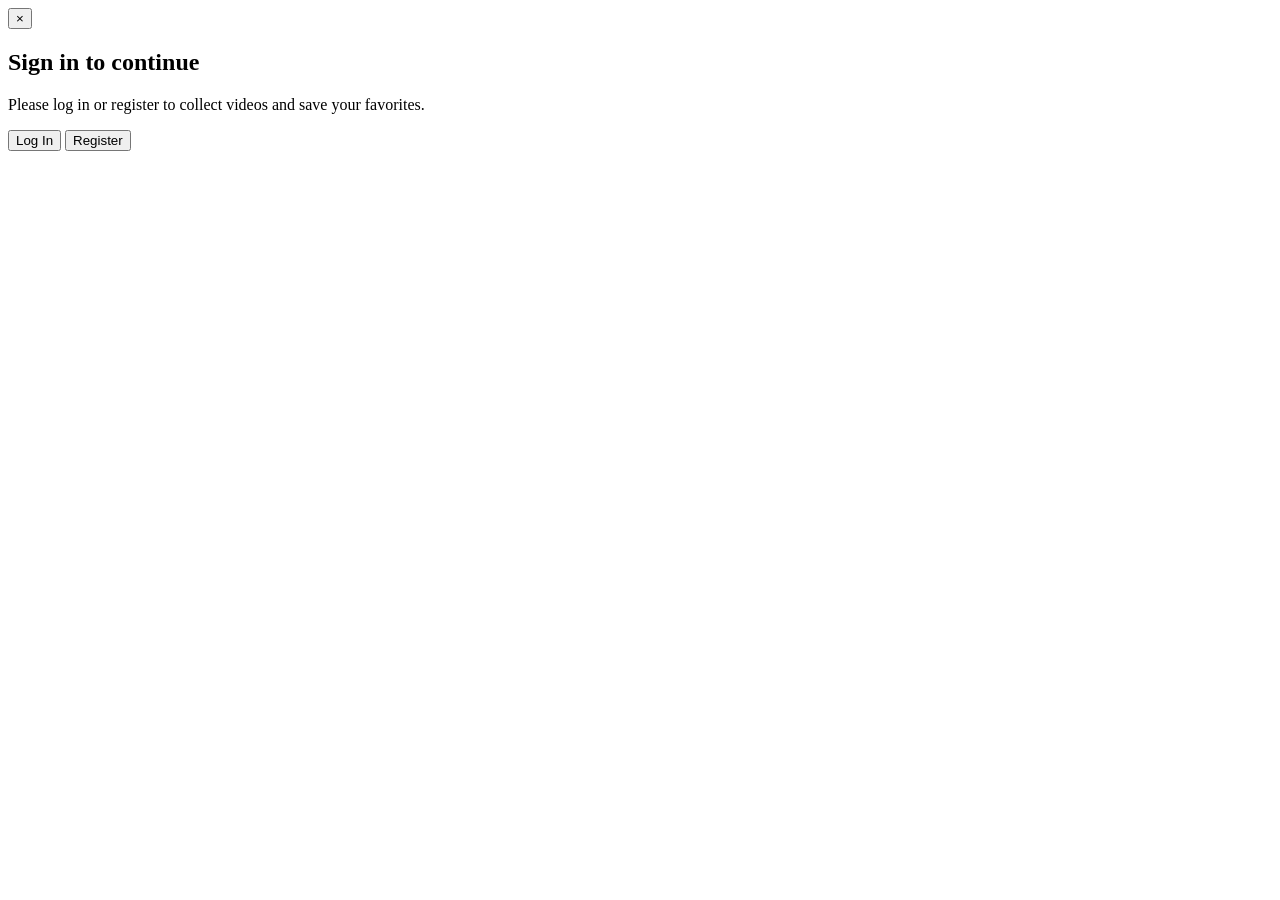
==== index.html @ 73f9c814 "Add files via upload" ====
<!DOCTYPE html>
<html lang="en">
<head>
    <meta charset="UTF-8">
    <meta name="viewport" content="width=device-width, initial-scale=1.0, maximum-scale=1.0, user-scalable=no">
    <meta name="description" content="Instagram Reels style video player">
    <title>Reels Style Player</title>
    <link rel="stylesheet" href="css/styles.css">
</head>
<body>
    <!-- Main video feed container -->
    <div class="reels-container" id="reelsContainer">
        <!-- Loading indicator -->
        <div class="loading" id="loading">
            <div class="spinner"></div>
        </div>

        <!-- Video items will be dynamically inserted here -->
    </div>

    <!-- Authentication Modal -->
    <div class="auth-modal" id="authModal">
        <div class="auth-modal-overlay" id="authModalOverlay"></div>
        <div class="auth-modal-content">
            <button class="auth-modal-close" id="authModalClose">&times;</button>
            <h2>Sign in to continue</h2>
            <p class="auth-modal-message">Please log in or register to collect videos and save your favorites.</p>

            <div class="auth-modal-actions">
                <button class="auth-btn auth-btn-primary" id="loginBtn">Log In</button>
                <button class="auth-btn auth-btn-secondary" id="registerBtn">Register</button>
            </div>

            <!-- Django auth iframe container (hidden by default) -->
            <div class="auth-iframe-container" id="authIframeContainer">
                <iframe id="authIframe" src="" frameborder="0"></iframe>
            </div>
        </div>
    </div>

    <!-- Scripts -->
    <script src="js/config.js"></script>
    <script src="js/data.js"></script>
    <script src="js/analytics.js"></script>
    <script src="js/auth.js"></script>
    <script src="js/app.js"></script>
</body>
</html>
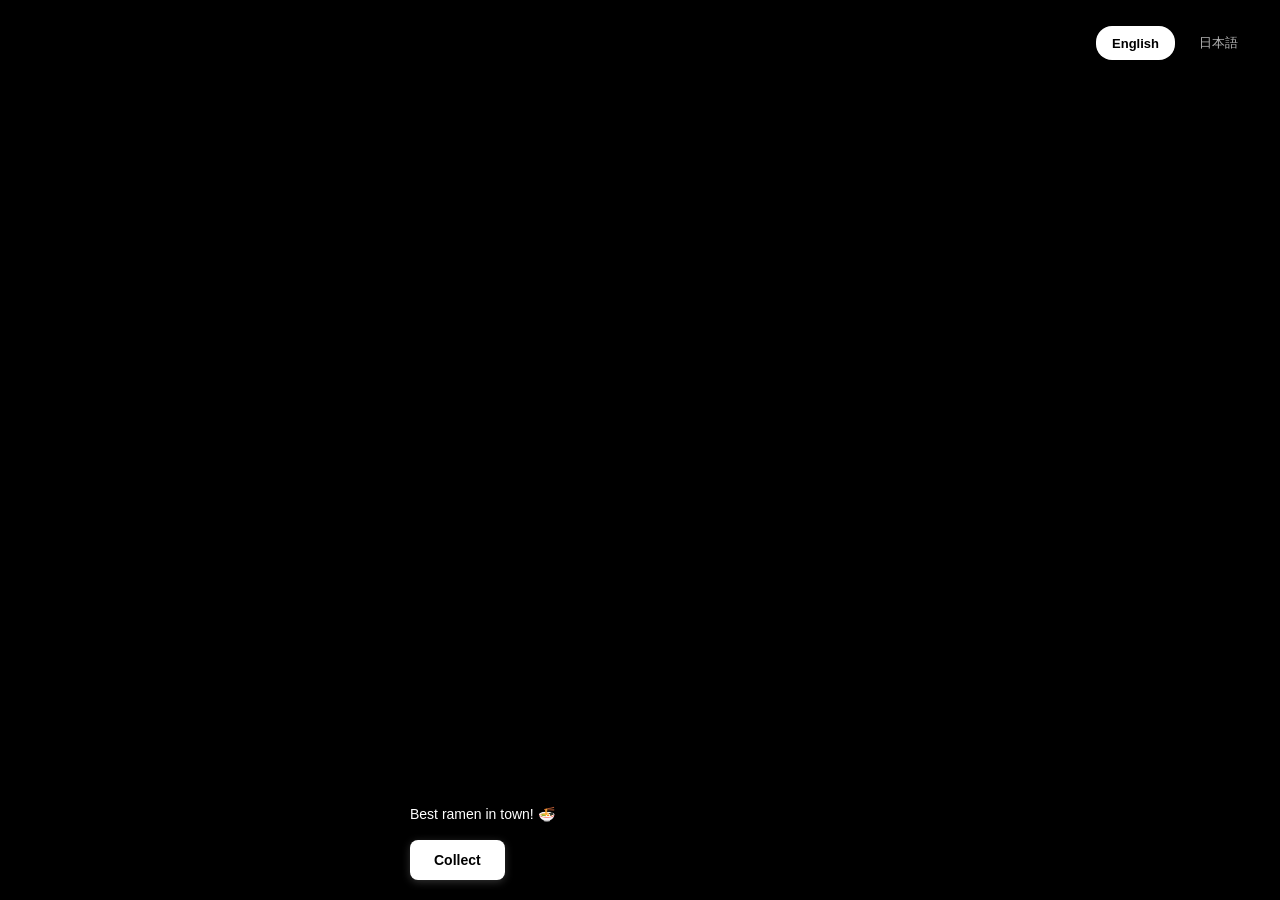
==== commit 1be4e649: "Add multilingual support (English/Japanese) for video captions and UI Added comprehensive language s" ====
--- a/index.html
+++ b/index.html
@@ -8,6 +8,12 @@
     <link rel="stylesheet" href="css/styles.css">
 </head>
 <body>
+    <!-- Language Selector -->
+    <div class="language-selector">
+        <button class="lang-btn" data-lang="en" data-i18n="english">English</button>
+        <button class="lang-btn" data-lang="ja" data-i18n="japanese">日本語</button>
+    </div>
+
     <!-- Main video feed container -->
     <div class="reels-container" id="reelsContainer">
         <!-- Loading indicator -->
@@ -23,12 +29,12 @@
         <div class="auth-modal-overlay" id="authModalOverlay"></div>
         <div class="auth-modal-content">
             <button class="auth-modal-close" id="authModalClose">&times;</button>
-            <h2>Sign in to continue</h2>
-            <p class="auth-modal-message">Please log in or register to collect videos and save your favorites.</p>
+            <h2 data-i18n="signInTitle">Sign in to continue</h2>
+            <p class="auth-modal-message" data-i18n="signInMessage">Please log in or register to collect videos and save your favorites.</p>
 
             <div class="auth-modal-actions">
-                <button class="auth-btn auth-btn-primary" id="loginBtn">Log In</button>
-                <button class="auth-btn auth-btn-secondary" id="registerBtn">Register</button>
+                <button class="auth-btn auth-btn-primary" id="loginBtn" data-i18n="loginBtn">Log In</button>
+                <button class="auth-btn auth-btn-secondary" id="registerBtn" data-i18n="registerBtn">Register</button>
             </div>
 
             <!-- Django auth iframe container (hidden by default) -->
@@ -39,6 +45,7 @@
     </div>
 
     <!-- Scripts -->
+    <script src="js/i18n.js"></script>
     <script src="js/config.js"></script>
     <script src="js/data.js"></script>
     <script src="js/analytics.js"></script>
--- a/css/styles.css
+++ b/css/styles.css
@@ -0,0 +1,480 @@
+/* Reset and base styles */
+* {
+    margin: 0;
+    padding: 0;
+    box-sizing: border-box;
+}
+
+body {
+    font-family: -apple-system, BlinkMacSystemFont, 'Segoe UI', Roboto, Helvetica, Arial, sans-serif;
+    background-color: #000;
+    color: #fff;
+    overflow: hidden;
+    position: fixed;
+    width: 100%;
+    height: 100%;
+}
+
+/* Language Selector */
+.language-selector {
+    position: fixed;
+    top: 20px;
+    right: 20px;
+    z-index: 999;
+    display: flex;
+    gap: 8px;
+    background-color: rgba(0, 0, 0, 0.6);
+    backdrop-filter: blur(10px);
+    padding: 6px;
+    border-radius: 20px;
+    box-shadow: 0 4px 12px rgba(0, 0, 0, 0.3);
+}
+
+.lang-btn {
+    padding: 8px 16px;
+    background-color: transparent;
+    color: rgba(255, 255, 255, 0.7);
+    border: none;
+    border-radius: 16px;
+    font-size: 13px;
+    font-weight: 500;
+    cursor: pointer;
+    transition: all 0.2s ease;
+    white-space: nowrap;
+}
+
+.lang-btn:hover {
+    color: #fff;
+    background-color: rgba(255, 255, 255, 0.1);
+}
+
+.lang-btn.active {
+    background-color: #fff;
+    color: #000;
+    font-weight: 600;
+}
+
+.lang-btn.active:hover {
+    background-color: #f0f0f0;
+}
+
+/* Reels Container - Vertical scroll with snap */
+.reels-container {
+    width: 100%;
+    height: 100vh;
+    overflow-y: scroll;
+    scroll-snap-type: y mandatory;
+    -webkit-overflow-scrolling: touch;
+    scrollbar-width: none; /* Firefox */
+}
+
+.reels-container::-webkit-scrollbar {
+    display: none; /* Chrome, Safari */
+}
+
+/* Individual reel item */
+.reel-item {
+    position: relative;
+    width: 100%;
+    height: 100vh;
+    scroll-snap-align: start;
+    scroll-snap-stop: always;
+    display: flex;
+    align-items: center;
+    justify-content: center;
+    background-color: #000;
+}
+
+/* Video embed container - maintains 9:16 aspect ratio */
+.video-container {
+    position: relative;
+    width: 100%;
+    height: 100%;
+    display: flex;
+    align-items: center;
+    justify-content: center;
+    background-color: #000;
+}
+
+/* 9:16 aspect ratio wrapper for vertical videos (YouTube Shorts) */
+.video-wrapper {
+    position: relative;
+    width: 100%;
+    height: 100%;
+    max-width: 56.25vh; /* 9:16 ratio: if height is 100vh, width is 56.25vh */
+    aspect-ratio: 9 / 16;
+    background-color: #000;
+}
+
+.video-container iframe {
+    position: absolute;
+    top: 0;
+    left: 0;
+    width: 100%;
+    height: 100%;
+    border: none;
+    object-fit: contain; /* Prevent stretching */
+}
+
+/* Overlay content */
+.reel-overlay {
+    position: absolute;
+    bottom: 0;
+    left: 0;
+    right: 0;
+    padding: 20px;
+    background: linear-gradient(to top, rgba(0,0,0,0.8) 0%, rgba(0,0,0,0.4) 50%, transparent 100%);
+    z-index: 10;
+    pointer-events: none;
+}
+
+.reel-overlay > * {
+    pointer-events: auto;
+}
+
+/* Caption text */
+.reel-caption {
+    font-size: 14px;
+    line-height: 1.4;
+    margin-bottom: 15px;
+    max-width: 80%;
+}
+
+/* Collect button */
+.collect-btn {
+    display: inline-block;
+    padding: 12px 24px;
+    background-color: #fff;
+    color: #000;
+    border: none;
+    border-radius: 8px;
+    font-size: 14px;
+    font-weight: 600;
+    cursor: pointer;
+    text-decoration: none;
+    transition: transform 0.2s ease, background-color 0.2s ease;
+    box-shadow: 0 2px 8px rgba(255,255,255,0.2);
+}
+
+.collect-btn:hover,
+.collect-btn:active {
+    background-color: #f0f0f0;
+    transform: scale(0.98);
+}
+
+/* Loading spinner */
+.loading {
+    position: absolute;
+    top: 50%;
+    left: 50%;
+    transform: translate(-50%, -50%);
+    z-index: 100;
+}
+
+.loading.hidden {
+    display: none;
+}
+
+.spinner {
+    width: 40px;
+    height: 40px;
+    border: 4px solid rgba(255,255,255,0.3);
+    border-top-color: #fff;
+    border-radius: 50%;
+    animation: spin 1s linear infinite;
+}
+
+@keyframes spin {
+    to { transform: rotate(360deg); }
+}
+
+/* Collection page styles */
+.collection-page {
+    width: 100%;
+    min-height: 100vh;
+    background-color: #000;
+    padding: 20px;
+}
+
+.collection-header {
+    display: flex;
+    align-items: center;
+    gap: 20px;
+    margin-bottom: 40px;
+    padding: 20px 0;
+}
+
+.back-btn {
+    color: #fff;
+    text-decoration: none;
+    font-size: 16px;
+    transition: opacity 0.2s;
+}
+
+.back-btn:hover {
+    opacity: 0.7;
+}
+
+.collection-header h1 {
+    font-size: 24px;
+    font-weight: 600;
+}
+
+.collection-content {
+    max-width: 500px;
+    margin: 0 auto;
+    text-align: center;
+    padding: 40px 20px;
+}
+
+.success-message {
+    margin-bottom: 40px;
+}
+
+.success-icon {
+    width: 80px;
+    height: 80px;
+    background-color: #4CAF50;
+    border-radius: 50%;
+    display: flex;
+    align-items: center;
+    justify-content: center;
+    font-size: 48px;
+    color: #fff;
+    margin: 0 auto 20px;
+}
+
+.success-message h2 {
+    font-size: 28px;
+    margin-bottom: 10px;
+}
+
+.success-message p {
+    font-size: 16px;
+    color: #aaa;
+    line-height: 1.5;
+}
+
+.collection-actions {
+    margin-top: 30px;
+}
+
+.btn-primary {
+    display: inline-block;
+    padding: 14px 32px;
+    background-color: #fff;
+    color: #000;
+    border: none;
+    border-radius: 8px;
+    font-size: 16px;
+    font-weight: 600;
+    text-decoration: none;
+    cursor: pointer;
+    transition: transform 0.2s ease, background-color 0.2s ease;
+}
+
+.btn-primary:hover {
+    background-color: #f0f0f0;
+    transform: scale(0.98);
+}
+
+/* Responsive adjustments */
+@media (min-width: 768px) {
+    .reel-item {
+        max-width: 500px;
+        margin: 0 auto;
+    }
+
+    .video-container iframe {
+        max-width: 500px;
+    }
+}
+
+/* Mobile optimization */
+@media (max-width: 767px) {
+    .language-selector {
+        top: 12px;
+        right: 12px;
+        padding: 4px;
+        gap: 6px;
+    }
+
+    .lang-btn {
+        padding: 6px 12px;
+        font-size: 12px;
+    }
+
+    .reel-caption {
+        font-size: 13px;
+        max-width: 85%;
+    }
+
+    .collect-btn {
+        padding: 10px 20px;
+        font-size: 13px;
+    }
+}
+
+/* Authentication Modal */
+.auth-modal {
+    display: none;
+    position: fixed;
+    top: 0;
+    left: 0;
+    width: 100%;
+    height: 100%;
+    z-index: 1000;
+    opacity: 0;
+    transition: opacity 0.3s ease;
+}
+
+.auth-modal.show {
+    display: block;
+    opacity: 1;
+}
+
+.auth-modal-overlay {
+    position: absolute;
+    top: 0;
+    left: 0;
+    width: 100%;
+    height: 100%;
+    background-color: rgba(0, 0, 0, 0.85);
+    backdrop-filter: blur(4px);
+}
+
+.auth-modal-content {
+    position: absolute;
+    top: 50%;
+    left: 50%;
+    transform: translate(-50%, -50%);
+    background-color: #1a1a1a;
+    border-radius: 16px;
+    padding: 32px 24px;
+    max-width: 440px;
+    width: 90%;
+    max-height: 90vh;
+    overflow-y: auto;
+    box-shadow: 0 8px 32px rgba(0, 0, 0, 0.5);
+    color: #fff;
+    text-align: center;
+}
+
+.auth-modal-close {
+    position: absolute;
+    top: 16px;
+    right: 16px;
+    background: transparent;
+    border: none;
+    color: #aaa;
+    font-size: 32px;
+    line-height: 1;
+    cursor: pointer;
+    padding: 0;
+    width: 32px;
+    height: 32px;
+    display: flex;
+    align-items: center;
+    justify-content: center;
+    transition: color 0.2s ease;
+}
+
+.auth-modal-close:hover {
+    color: #fff;
+}
+
+.auth-modal-content h2 {
+    font-size: 24px;
+    margin-bottom: 12px;
+    font-weight: 600;
+}
+
+.auth-modal-message {
+    color: #aaa;
+    font-size: 15px;
+    line-height: 1.5;
+    margin-bottom: 32px;
+}
+
+.auth-modal-actions {
+    display: flex;
+    flex-direction: column;
+    gap: 12px;
+}
+
+.auth-btn {
+    padding: 14px 24px;
+    border: none;
+    border-radius: 8px;
+    font-size: 15px;
+    font-weight: 600;
+    cursor: pointer;
+    transition: all 0.2s ease;
+    text-align: center;
+}
+
+.auth-btn-primary {
+    background-color: #fff;
+    color: #000;
+}
+
+.auth-btn-primary:hover {
+    background-color: #f0f0f0;
+    transform: scale(0.98);
+}
+
+.auth-btn-secondary {
+    background-color: transparent;
+    color: #fff;
+    border: 2px solid #fff;
+}
+
+.auth-btn-secondary:hover {
+    background-color: rgba(255, 255, 255, 0.1);
+    transform: scale(0.98);
+}
+
+/* Auth iframe container */
+.auth-iframe-container {
+    display: none;
+    width: 100%;
+    height: 500px;
+    margin-top: 24px;
+    border-radius: 8px;
+    overflow: hidden;
+}
+
+.auth-iframe-container.show {
+    display: block;
+}
+
+.auth-iframe-container iframe {
+    width: 100%;
+    height: 100%;
+    border: none;
+}
+
+/* Mobile modal adjustments */
+@media (max-width: 767px) {
+    .auth-modal-content {
+        padding: 28px 20px;
+        max-width: 95%;
+    }
+
+    .auth-modal-content h2 {
+        font-size: 20px;
+    }
+
+    .auth-modal-message {
+        font-size: 14px;
+    }
+
+    .auth-btn {
+        padding: 12px 20px;
+        font-size: 14px;
+    }
+
+    .auth-iframe-container {
+        height: 400px;
+    }
+}
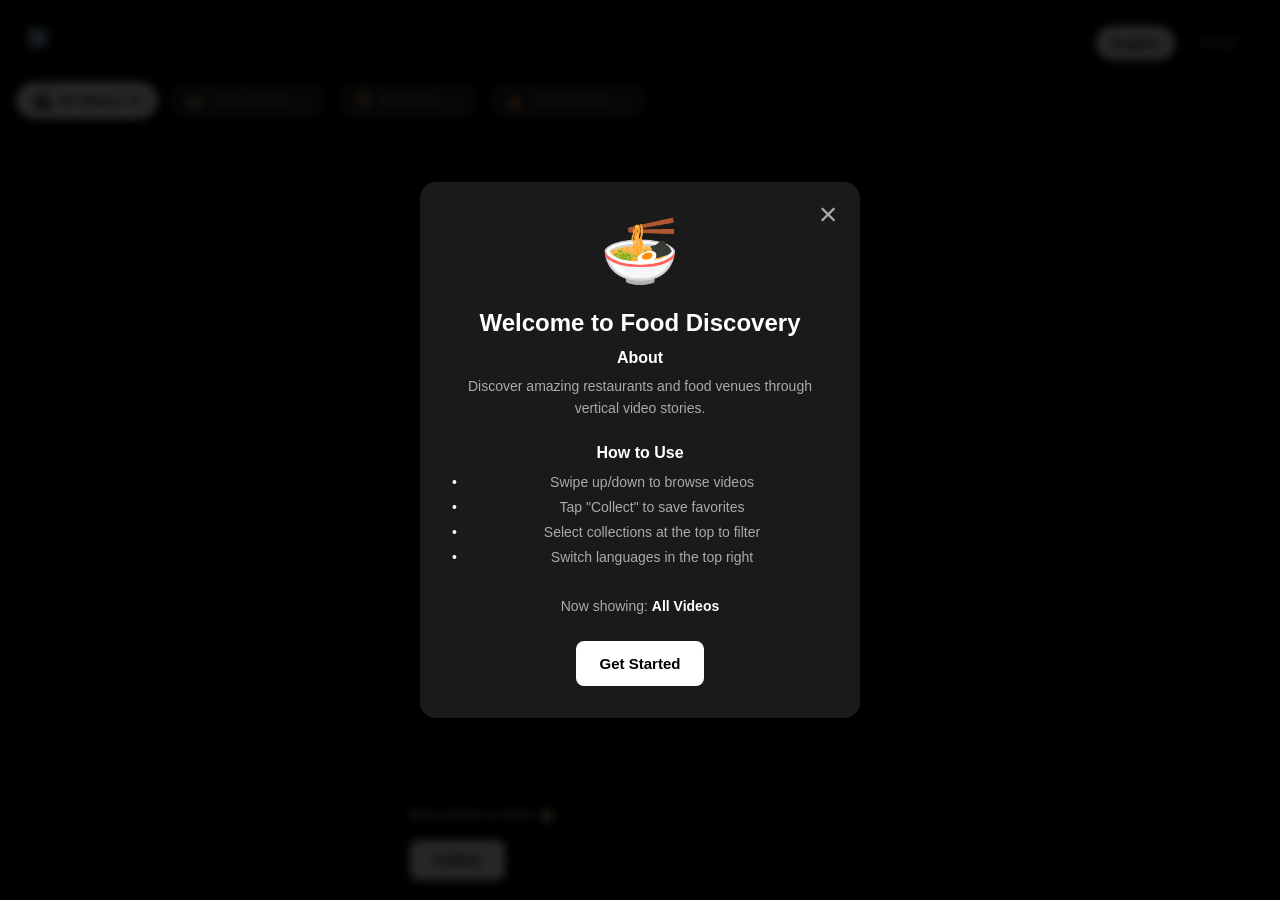
==== commit f65e9019: "Add Instagram-style collections and welcome modal features Features Added: - Collections system for " ====
--- a/index.html
+++ b/index.html
@@ -8,10 +8,18 @@
     <link rel="stylesheet" href="css/styles.css">
 </head>
 <body>
+    <!-- Info Button -->
+    <button class="info-btn" id="infoBtn" aria-label="Information">ℹ️</button>
+
     <!-- Language Selector -->
     <div class="language-selector">
         <button class="lang-btn" data-lang="en" data-i18n="english">English</button>
         <button class="lang-btn" data-lang="ja" data-i18n="japanese">日本語</button>
+    </div>
+
+    <!-- Collection Selector -->
+    <div class="collection-selector" id="collectionSelector">
+        <!-- Collection pills will be dynamically inserted here -->
     </div>
 
     <!-- Main video feed container -->
@@ -44,12 +52,47 @@
         </div>
     </div>
 
+    <!-- Welcome Modal -->
+    <div class="auth-modal" id="welcomeModal">
+        <div class="auth-modal-overlay" id="welcomeModalOverlay"></div>
+        <div class="auth-modal-content welcome-modal-content">
+            <button class="auth-modal-close" id="welcomeModalClose">&times;</button>
+
+            <div class="welcome-icon">🍜</div>
+            <h2 data-i18n="welcomeTitle">Welcome to Food Discovery</h2>
+
+            <div class="welcome-section">
+                <h3 data-i18n="welcomeAboutTitle">About</h3>
+                <p data-i18n="welcomeAboutText">Discover amazing restaurants and food venues through vertical video stories.</p>
+            </div>
+
+            <div class="welcome-section">
+                <h3 data-i18n="welcomeHowToTitle">How to Use</h3>
+                <ul class="welcome-list">
+                    <li data-i18n="welcomeSwipe">Swipe up/down to browse videos</li>
+                    <li data-i18n="welcomeCollect">Tap "Collect" to save favorites</li>
+                    <li data-i18n="welcomeCollections">Select collections at the top to filter</li>
+                    <li data-i18n="welcomeLanguage">Switch languages in the top right</li>
+                </ul>
+            </div>
+
+            <div class="welcome-section">
+                <p class="welcome-current-collection">
+                    <span data-i18n="welcomeNowShowing">Now showing:</span>
+                    <strong id="welcomeCollectionName">All Videos</strong>
+                </p>
+            </div>
+
+            <button class="auth-btn auth-btn-primary" id="welcomeGetStarted" data-i18n="welcomeGetStarted">Get Started</button>
+        </div>
+    </div>
+
     <!-- Scripts -->
     <script src="js/i18n.js"></script>
-    <script src="js/config.js"></script>
     <script src="js/data.js"></script>
+    <script src="js/collections.js"></script>
+    <script src="js/welcome.js"></script>
     <script src="js/analytics.js"></script>
-    <script src="js/auth.js"></script>
     <script src="js/app.js"></script>
 </body>
 </html>
--- a/css/styles.css
+++ b/css/styles.css
@@ -13,6 +13,31 @@
     position: fixed;
     width: 100%;
     height: 100%;
+}
+
+/* Info Button */
+.info-btn {
+    position: fixed;
+    top: 20px;
+    left: 20px;
+    z-index: 999;
+    width: 36px;
+    height: 36px;
+    background: rgba(0, 0, 0, 0.6);
+    backdrop-filter: blur(10px);
+    border: none;
+    border-radius: 50%;
+    font-size: 18px;
+    cursor: pointer;
+    transition: all 0.2s ease;
+    display: flex;
+    align-items: center;
+    justify-content: center;
+}
+
+.info-btn:hover {
+    background: rgba(255, 255, 255, 0.2);
+    transform: scale(1.1);
 }
 
 /* Language Selector */
@@ -56,6 +81,76 @@
 
 .lang-btn.active:hover {
     background-color: #f0f0f0;
+}
+
+/* Collection Selector */
+.collection-selector {
+    position: fixed;
+    top: 70px;
+    left: 0;
+    right: 0;
+    z-index: 998;
+    background: linear-gradient(to bottom, rgba(0,0,0,0.8) 0%, transparent 100%);
+    backdrop-filter: blur(10px);
+    overflow-x: auto;
+    overflow-y: hidden;
+    white-space: nowrap;
+    padding: 12px 16px;
+    -webkit-overflow-scrolling: touch;
+    scrollbar-width: none;
+}
+
+.collection-selector::-webkit-scrollbar {
+    display: none;
+}
+
+.collection-pill {
+    display: inline-flex;
+    align-items: center;
+    gap: 6px;
+    padding: 8px 16px;
+    margin-right: 10px;
+    background: rgba(255, 255, 255, 0.15);
+    border: 1.5px solid transparent;
+    border-radius: 20px;
+    color: rgba(255, 255, 255, 0.7);
+    font-size: 13px;
+    font-weight: 500;
+    cursor: pointer;
+    transition: all 0.2s ease;
+}
+
+.collection-pill:hover {
+    background: rgba(255, 255, 255, 0.25);
+    color: #fff;
+}
+
+.collection-pill.active {
+    background: #fff;
+    border-color: #fff;
+    color: #000;
+    font-weight: 600;
+}
+
+.collection-pill-icon {
+    font-size: 16px;
+}
+
+.collection-pill-count {
+    font-size: 11px;
+    opacity: 0.8;
+}
+
+/* Empty Collection State */
+.empty-collection {
+    display: flex;
+    align-items: center;
+    justify-content: center;
+    height: 100vh;
+    color: #aaa;
+    font-size: 16px;
+    text-align: center;
+    padding: 20px;
 }
 
 /* Reels Container - Vertical scroll with snap */
@@ -290,8 +385,77 @@
     }
 }
 
+/* Welcome Modal Styles */
+.welcome-modal-content {
+    max-width: 480px;
+    text-align: left;
+}
+
+.welcome-icon {
+    font-size: 64px;
+    text-align: center;
+    margin-bottom: 20px;
+}
+
+.welcome-section {
+    margin-bottom: 24px;
+}
+
+.welcome-section h3 {
+    font-size: 16px;
+    font-weight: 600;
+    margin-bottom: 8px;
+    color: #fff;
+}
+
+.welcome-section p {
+    font-size: 14px;
+    line-height: 1.6;
+    color: #aaa;
+}
+
+.welcome-list {
+    list-style: none;
+    padding: 0;
+    margin: 0;
+}
+
+.welcome-list li {
+    font-size: 14px;
+    line-height: 1.8;
+    color: #aaa;
+    padding-left: 24px;
+    position: relative;
+}
+
+.welcome-list li::before {
+    content: '•';
+    position: absolute;
+    left: 8px;
+    color: #fff;
+}
+
+.welcome-current-collection {
+    font-size: 14px;
+    color: #aaa;
+    text-align: center;
+}
+
+.welcome-current-collection strong {
+    color: #fff;
+    font-weight: 600;
+}
+
 /* Mobile optimization */
 @media (max-width: 767px) {
+    .info-btn {
+        top: 12px;
+        left: 12px;
+        width: 32px;
+        height: 32px;
+        font-size: 16px;
+    }
+
     .language-selector {
         top: 12px;
         right: 12px;
@@ -304,6 +468,16 @@
         font-size: 12px;
     }
 
+    .collection-selector {
+        top: 60px;
+        padding: 10px 12px;
+    }
+
+    .collection-pill {
+        padding: 6px 12px;
+        font-size: 12px;
+    }
+
     .reel-caption {
         font-size: 13px;
         max-width: 85%;
@@ -312,6 +486,14 @@
     .collect-btn {
         padding: 10px 20px;
         font-size: 13px;
+    }
+
+    .welcome-modal-content {
+        padding: 24px 20px;
+    }
+
+    .welcome-icon {
+        font-size: 48px;
     }
 }
 
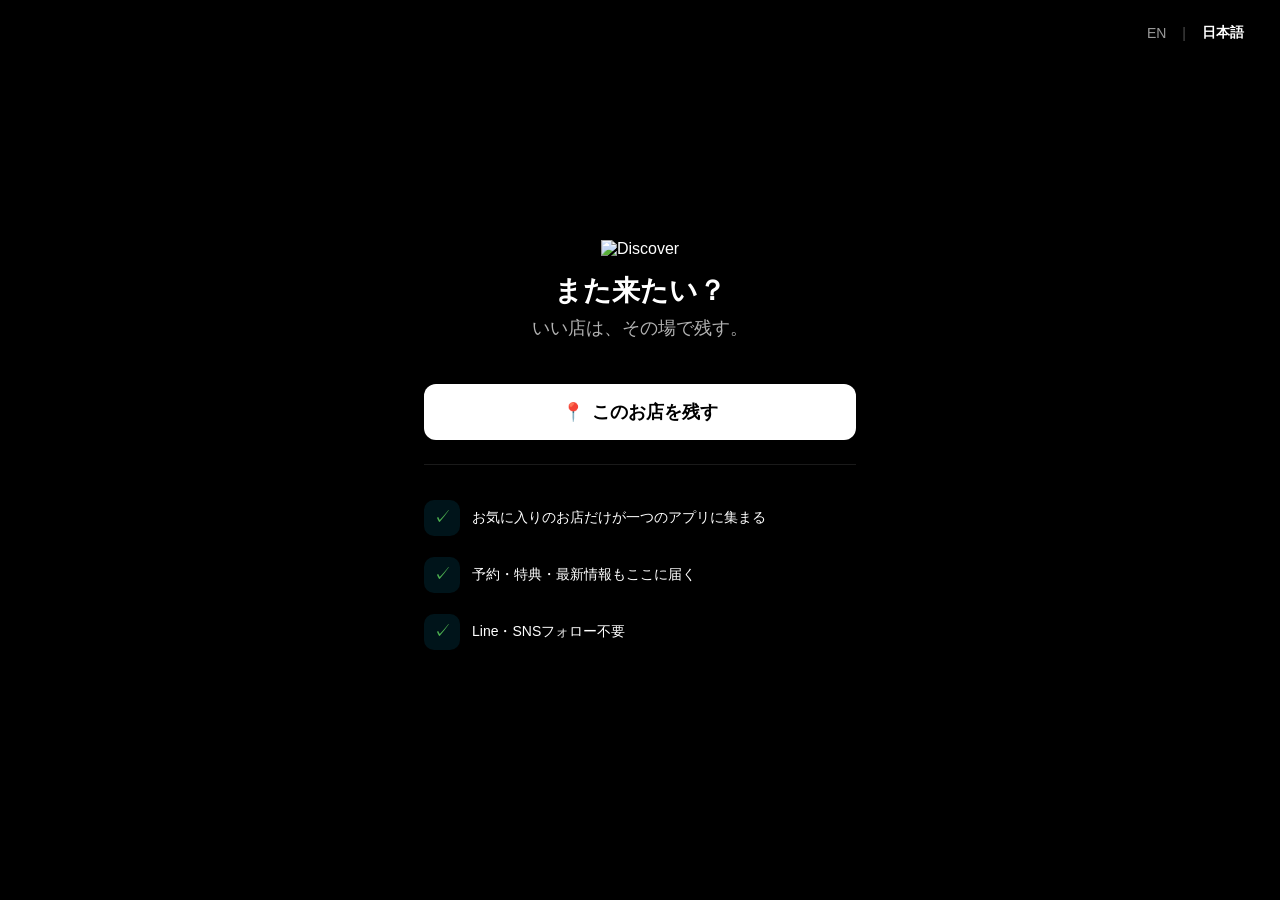
==== commit 3fb57237: "Add QR loading screen to prevent GPS flow during redirect Shows a dedicated loading spinner immediat" ====
--- a/index.html
+++ b/index.html
@@ -1,98 +1,143 @@
 <!DOCTYPE html>
-<html lang="en">
+<html lang="ja">
 <head>
     <meta charset="UTF-8">
-    <meta name="viewport" content="width=device-width, initial-scale=1.0, maximum-scale=1.0, user-scalable=no">
-    <meta name="description" content="Instagram Reels style video player">
-    <title>Reels Style Player</title>
-    <link rel="stylesheet" href="css/styles.css">
+    <meta name="viewport" content="width=device-width, initial-scale=1.0">
+    <meta name="description" content="Discover the venue you're at - NFC Experience">
+    <title>Discover Venue - Omochi</title>
+    <link rel="stylesheet" href="css/nfc-styles.css">
+    <script src="https://cdn.jsdelivr.net/npm/jsqr@1.4.0/dist/jsQR.min.js"></script>
 </head>
 <body>
-    <!-- Info Button -->
-    <button class="info-btn" id="infoBtn" aria-label="Information">ℹ️</button>
-
-    <!-- Language Selector -->
-    <div class="language-selector">
-        <button class="lang-btn" data-lang="en" data-i18n="english">English</button>
-        <button class="lang-btn" data-lang="ja" data-i18n="japanese">日本語</button>
+    <!-- Language Toggle - Top Right Corner -->
+    <div class="language-toggle" id="languageToggle">
+        <button class="lang-btn" data-lang="en">EN</button>
+        <span class="lang-divider">|</span>
+        <button class="lang-btn active" data-lang="ja">日本語</button>
     </div>
 
-    <!-- Collection Selector -->
-    <div class="collection-selector" id="collectionSelector">
-        <!-- Collection pills will be dynamically inserted here -->
+    <!-- Omochi Save to Home Screen Modal -->
+    <div class="omochi-modal" id="omochiModal">
+        <div class="omochi-modal-overlay" id="omochiModalOverlay"></div>
+        <div class="omochi-modal-content">
+            <button class="omochi-modal-close" id="omochiModalClose">&times;</button>
+
+            <h2 id="omochiModalTitle">Save Omochi to Home Screen</h2>
+            <p id="omochiModalMessage">Save to home screen to access Omochi anytime!</p>
+
+            <div class="platform-instructions">
+                <!-- iOS Instructions -->
+                <div class="instruction-ios" id="instructionIOS">
+                    <p><strong id="omochiIOSStep1">1. Tap the Share icon</strong> <span class="ios-share-icon">⎋</span></p>
+                    <p><strong id="omochiIOSStep2">2. Scroll down and tap "Add to Home Screen"</strong></p>
+                </div>
+
+                <!-- Android Instructions -->
+                <div class="instruction-android" id="instructionAndroid">
+                    <p><strong id="omochiAndroidStep1">1. Tap the Menu icon</strong> <span class="android-menu-icon">⋮</span></p>
+                    <p><strong id="omochiAndroidStep2">2. Tap "Add to Home screen"</strong></p>
+                </div>
+            </div>
+
+            <!-- Organization Note (addresses clutter fear) -->
+            <div class="organization-note" id="organizationNote">
+                <p id="omochiOrganizationNote">📱 One link, all your venues — Save this once and access all collected places from inside the app. No clutter, just tap to explore!</p>
+            </div>
+
+            <!-- Registration Note (reduces friction) -->
+            <div class="registration-note" id="registrationNote">
+                <p id="omochiRegistrationNote">💡 Register when you're ready — open from your home screen, tap ← Back, and sign up. All venues automatically saved to your account!</p>
+            </div>
+
+            <button class="omochi-continue-btn" id="omochiContinueBtn">Continue to Omochi</button>
+        </div>
     </div>
 
-    <!-- Main video feed container -->
-    <div class="reels-container" id="reelsContainer">
-        <!-- Loading indicator -->
-        <div class="loading" id="loading">
-            <div class="spinner"></div>
+    <!-- Store Choice Modal (appears before venue grid) -->
+    <div class="store-choice-modal" id="storeChoiceModal">
+        <div class="store-choice-modal-overlay" id="storeChoiceModalOverlay"></div>
+        <div class="store-choice-modal-content">
+            <h2 id="storeChoiceTitle">Choose Your Store</h2>
+            <p id="storeChoiceSubtitle">Select how you'd like to find your venue</p>
+            <button id="browseStoresBtn" class="store-choice-btn primary">
+                🏪 Browse Stores
+            </button>
+            <button id="scanQRBtn" class="store-choice-btn secondary">
+                📷 Scan QR Code
+            </button>
+        </div>
+    </div>
+
+    <!-- Landing Screen (initial state) -->
+    <div id="landingScreen" class="screen active">
+        <div class="nfc-branding">
+            <img src="assets/nfc-icon.svg" alt="Discover" class="nfc-logo">
+            <h1 id="nfcTitle">また来たい？</h1>
+            <p class="tagline" id="nfcTagline">いい店は、その場で残す。</p>
         </div>
 
-        <!-- Video items will be dynamically inserted here -->
-    </div>
+        <button id="findVenueBtn" class="cta-button">
+            <span class="cta-icon">📍</span>
+            <span id="findVenueBtnText">このお店を残す</span>
+        </button>
 
-    <!-- Authentication Modal -->
-    <div class="auth-modal" id="authModal">
-        <div class="auth-modal-overlay" id="authModalOverlay"></div>
-        <div class="auth-modal-content">
-            <button class="auth-modal-close" id="authModalClose">&times;</button>
-            <h2 data-i18n="signInTitle">Sign in to continue</h2>
-            <p class="auth-modal-message" data-i18n="signInMessage">Please log in or register to collect videos and save your favorites.</p>
-
-            <div class="auth-modal-actions">
-                <button class="auth-btn auth-btn-primary" id="loginBtn" data-i18n="loginBtn">Log In</button>
-                <button class="auth-btn auth-btn-secondary" id="registerBtn" data-i18n="registerBtn">Register</button>
+        <div class="benefits">
+            <div class="benefit-item">
+                <span class="benefit-icon">✓</span>
+                <span class="benefit-text" id="benefit1Text">お気に入りのお店だけが一つのアプリに集まる</span>
             </div>
-
-            <!-- Django auth iframe container (hidden by default) -->
-            <div class="auth-iframe-container" id="authIframeContainer">
-                <iframe id="authIframe" src="" frameborder="0"></iframe>
+            <div class="benefit-item">
+                <span class="benefit-icon">✓</span>
+                <span class="benefit-text" id="benefit2Text">予約・特典・最新情報もここに届く</span>
+            </div>
+            <div class="benefit-item">
+                <span class="benefit-icon">✓</span>
+                <span class="benefit-text" id="benefit3Text">Line・SNSフォロー不要</span>
             </div>
         </div>
     </div>
 
-    <!-- Welcome Modal -->
-    <div class="auth-modal" id="welcomeModal">
-        <div class="auth-modal-overlay" id="welcomeModalOverlay"></div>
-        <div class="auth-modal-content welcome-modal-content">
-            <button class="auth-modal-close" id="welcomeModalClose">&times;</button>
+    <!-- Loading Screen (GPS detection in progress) -->
+    <div id="loadingScreen" class="screen">
+        <div class="loading-spinner"></div>
+        <p>Finding venue near you...</p>
+        <p class="loading-status"></p>
+    </div>
 
-            <div class="welcome-icon">🍜</div>
-            <h2 data-i18n="welcomeTitle">Welcome to Food Discovery</h2>
+    <!-- QR Loading Screen (QR code detected, waiting for data) -->
+    <div id="qrLoadingScreen" class="screen">
+        <div class="loading-spinner"></div>
+        <p id="qrLoadingText">読み込み中...</p>
+    </div>
 
-            <div class="welcome-section">
-                <h3 data-i18n="welcomeAboutTitle">About</h3>
-                <p data-i18n="welcomeAboutText">Discover amazing restaurants and food venues through vertical video stories.</p>
-            </div>
+    <!-- Venue Display Screen (GPS success) -->
+    <div id="venueScreen" class="screen">
+        <!-- Single venue will be dynamically injected here -->
+    </div>
 
-            <div class="welcome-section">
-                <h3 data-i18n="welcomeHowToTitle">How to Use</h3>
-                <ul class="welcome-list">
-                    <li data-i18n="welcomeSwipe">Swipe up/down to browse videos</li>
-                    <li data-i18n="welcomeCollect">Tap "Collect" to save favorites</li>
-                    <li data-i18n="welcomeCollections">Select collections at the top to filter</li>
-                    <li data-i18n="welcomeLanguage">Switch languages in the top right</li>
-                </ul>
-            </div>
+    <!-- QR Scanner Screen (GPS fallback) - DOM created dynamically -->
+    <div id="qrScannerScreen" class="screen"></div>
 
-            <div class="welcome-section">
-                <p class="welcome-current-collection">
-                    <span data-i18n="welcomeNowShowing">Now showing:</span>
-                    <strong id="welcomeCollectionName">All Videos</strong>
-                </p>
-            </div>
+    <!-- No Venue Screen (GPS failed - no venue within 100m) -->
+    <div id="noVenueScreen" class="screen">
+        <h2>No venue nearby</h2>
+        <p>We couldn't find a partnered venue within 100m of your location.</p>
+        <button id="tryQRBtn">Scan QR Code Instead</button>
+        <button id="backBtn">Go Back</button>
+    </div>
 
-            <button class="auth-btn auth-btn-primary" id="welcomeGetStarted" data-i18n="welcomeGetStarted">Get Started</button>
-        </div>
+    <!-- Floating QR Button Container - Always rendered like language toggle -->
+    <div class="qr-floating-container" id="qrFloatingContainer">
+        <button class="qr-scan-btn-floating" id="floatingQRBtn" onclick="showQRScanner()">
+            Scan QR Code Instead
+        </button>
     </div>
 
     <!-- Scripts -->
     <script src="js/i18n.js"></script>
     <script src="js/data.js"></script>
-    <script src="js/collections.js"></script>
-    <script src="js/welcome.js"></script>
     <script src="js/analytics.js"></script>
-    <script src="js/app.js"></script>
+    <script src="js/nfc-router.js"></script>
 </body>
 </html>
+
--- a/css/nfc-styles.css
+++ b/css/nfc-styles.css
@@ -0,0 +1,1320 @@
+
+/* NFC Landing Page Styles */
+* {
+    margin: 0;
+    padding: 0;
+    box-sizing: border-box;
+}
+
+body {
+    font-family: -apple-system, BlinkMacSystemFont, 'Segoe UI', sans-serif;
+    background: #000;
+    color: #fff;
+    min-height: 100vh;
+    /* Safe area support for iPhone notches/Dynamic Island */
+    padding-top: max(0px, env(safe-area-inset-top));
+    padding-bottom: env(safe-area-inset-bottom);
+    padding-left: env(safe-area-inset-left);
+    padding-right: env(safe-area-inset-right);
+    /* Relative positioning for absolute children */
+    position: relative;
+    /* Hide scrollbar in IE/Edge legacy */
+    -ms-overflow-style: none;
+}
+
+/* Hide scrollbar but keep functionality */
+/* Webkit browsers (Chrome, Safari, Edge) */
+::-webkit-scrollbar {
+    display: none;
+}
+
+/* Firefox */
+html {
+    scrollbar-width: none;
+}
+
+/* Screens use absolute positioning to stack without affecting each other */
+.screen {
+    display: none;
+    position: absolute;
+    top: 0;
+    left: 0;
+    right: 0;
+    bottom: 0;
+    width: 100%;
+    height: 100%;
+    padding: 40px 24px;
+    text-align: center;
+    overflow-y: auto;
+    /* Center content for landing/loading screens */
+    display: none;
+}
+
+.screen.active {
+    display: flex;
+    flex-direction: column;
+    justify-content: center;
+    align-items: center;
+}
+
+/* Constrain landing/loading/noVenue screens to 480px centered */
+#landingScreen.active,
+#loadingScreen.active,
+#noVenueScreen.active {
+    max-width: 480px;
+    left: 50%;
+    right: auto;
+    transform: translateX(-50%);
+}
+
+/* Landing Screen */
+.nfc-branding {
+    margin-bottom: 24px;
+}
+
+.nfc-logo {
+    width: 64px;
+    height: 64px;
+    margin-bottom: 16px;
+}
+
+.nfc-branding h1 {
+    font-size: clamp(20px, 7vw, 28px);
+    font-weight: 700;
+    margin-bottom: 8px;
+    line-height: 1.2;
+}
+
+.tagline {
+    font-size: clamp(14px, 4vw, 18px);
+    color: rgba(255, 255, 255, 0.7);
+}
+
+/* How It Works */
+.how-it-works {
+    margin: 20px 0;
+    text-align: left;
+}
+
+.how-it-works h2 {
+    font-size: clamp(18px, 5vw, 20px);
+    margin-bottom: 16px;
+    text-align: center;
+}
+
+.steps {
+    display: flex;
+    flex-direction: column;
+    gap: 12px;
+}
+
+.step {
+    display: flex;
+    align-items: center;
+    gap: 16px;
+}
+
+.step-number {
+    width: 32px;
+    height: 32px;
+    border-radius: 50%;
+    background: #fff;
+    color: #000;
+    display: flex;
+    align-items: center;
+    justify-content: center;
+    font-weight: 700;
+    flex-shrink: 0;
+}
+
+.step p {
+    font-size: 16px;
+    line-height: 1.5;
+}
+
+/* Why Omochi */
+.why-omochi {
+    background: rgba(255, 255, 255, 0.05);
+    border-radius: 16px;
+    padding: 16px;
+    margin: 16px 0 0 0;
+    text-align: left;
+}
+
+.why-omochi h3 {
+    font-size: 18px;
+    margin-bottom: 12px;
+}
+
+.why-omochi p {
+    font-size: 14px;
+    line-height: 1.6;
+    color: rgba(255, 255, 255, 0.8);
+}
+
+/* CTA Button */
+.cta-button {
+    width: 100%;
+    padding: 16px;
+    background: #fff;
+    color: #000;
+    border: none;
+    border-radius: 12px;
+    font-size: 18px;
+    font-weight: 700;
+    cursor: pointer;
+    margin-top: 20px;
+    transition: transform 0.2s;
+    display: flex;
+    align-items: center;
+    justify-content: center;
+    gap: 8px;
+}
+
+.cta-button:active {
+    transform: scale(0.98);
+}
+
+.cta-icon {
+    font-size: 18px;
+}
+
+/* Benefits Section */
+.benefits {
+    text-align: left;
+    padding-top: 24px;
+    margin-top: 24px;
+    border-top: 1px solid rgba(255, 255, 255, 0.1);
+    width: 100%;
+}
+
+.benefit-item {
+    display: flex;
+    align-items: flex-start;
+    gap: 12px;
+    padding: 10px 0;
+}
+
+.benefit-icon {
+    width: 22px;
+    height: 22px;
+    background: rgba(76, 175, 80, 0.2);
+    border-radius: 50%;
+    display: flex;
+    align-items: center;
+    justify-content: center;
+    font-size: 12px;
+    color: #4caf50;
+    flex-shrink: 0;
+    margin-top: 1px;
+}
+
+.benefits .benefit-text {
+    font-size: 14px;
+    color: #fff;
+    line-height: 1.5;
+}
+
+/* Loading Screen */
+.loading-spinner {
+    width: 48px;
+    height: 48px;
+    border: 4px solid rgba(255, 255, 255, 0.1);
+    border-top-color: #fff;
+    border-radius: 50%;
+    animation: spin 1s linear infinite;
+    margin: 0 auto 24px;
+}
+
+@keyframes spin {
+    to { transform: rotate(360deg); }
+}
+
+.loading-status {
+    font-size: 12px;
+    color: rgba(255, 255, 255, 0.6);
+    margin-top: 12px;
+    min-height: 20px;
+}
+
+/* QR Loading Screen - Same style as loading but for QR flow */
+#qrLoadingScreen.active {
+    max-width: 480px;
+    left: 50%;
+    right: auto;
+    transform: translateX(-50%);
+}
+
+#qrLoadingScreen p {
+    font-size: 18px;
+    color: rgba(255, 255, 255, 0.9);
+    margin-top: 16px;
+}
+
+/* Venue Display - Full width, no constraints */
+#venueScreen.active {
+    padding: 0;
+    max-width: none;
+    left: 0;
+    right: 0;
+    transform: none;
+    justify-content: flex-start;
+    align-items: stretch;
+    overflow-y: auto;  /* Enable page-level scrolling */
+}
+
+.venue-video-container {
+    flex: 1;
+    position: relative;
+    background: #000;
+}
+
+.venue-video-container iframe {
+    width: 100%;
+    height: 100%;
+    object-fit: cover;
+}
+
+.venue-info {
+    padding: 24px;
+    background: linear-gradient(to top, rgba(0,0,0,0.95), transparent);
+    position: absolute;
+    bottom: 100px;
+    left: 0;
+    right: 0;
+}
+
+.venue-info h2 {
+    font-size: 24px;
+    margin-bottom: 8px;
+}
+
+.venue-genre {
+    font-size: 14px;
+    color: rgba(255,255,255,0.7);
+    margin-bottom: 12px;
+}
+
+.venue-caption {
+    font-size: 16px;
+    line-height: 1.4;
+}
+
+.venue-actions {
+    position: absolute;
+    bottom: 0;
+    left: 0;
+    right: 0;
+    padding: 24px;
+    background: rgba(0,0,0,0.95);
+}
+
+.collect-to-omochi-btn {
+    width: 100%;
+    padding: 18px;
+    background: #fff;
+    color: #000;
+    border: none;
+    border-radius: 12px;
+    font-size: 18px;
+    font-weight: 700;
+    cursor: pointer;
+    transition: transform 0.2s;
+}
+
+.collect-to-omochi-btn:active {
+    transform: scale(0.98);
+}
+
+/* ========================================
+   Venue Grid Display (Multiple Venues)
+   ======================================== */
+
+.venue-grid-header {
+    padding: max(24px, env(safe-area-inset-top)) 24px 16px;
+    text-align: center;
+    background: #000;
+    width: 100%;
+    flex-shrink: 0;
+}
+
+.venue-grid-header h2 {
+    font-size: 22px;
+    font-weight: 600;
+    color: #fff;
+    margin: 0;
+}
+
+.venue-grid-subheader {
+    font-size: 14px;
+    color: rgba(255, 255, 255, 0.6);
+    margin: 8px 0 0 0;
+}
+
+/* QR Scanner Button in All Venues Grid */
+.venue-grid-actions {
+    padding: 0 24px 16px;
+    background: #000;
+    width: 100%;
+    flex-shrink: 0;
+}
+
+.qr-scan-btn {
+    width: 100%;
+    padding: 14px 20px;
+    background: rgba(255, 255, 255, 0.1);
+    color: #fff;
+    border: 1px solid rgba(255, 255, 255, 0.3);
+    border-radius: 12px;
+    font-size: 15px;
+    font-weight: 600;
+    cursor: pointer;
+    transition: all 0.2s ease;
+    display: flex;
+    align-items: center;
+    justify-content: center;
+    gap: 8px;
+}
+
+.qr-scan-btn:hover {
+    background: rgba(255, 255, 255, 0.15);
+    border-color: rgba(255, 255, 255, 0.5);
+}
+
+.qr-scan-btn:active {
+    transform: scale(0.98);
+    background: rgba(255, 255, 255, 0.2);
+}
+
+/* QR Button Container - Always rendered, visibility controlled via class (like language toggle) */
+.qr-floating-container {
+    position: fixed;
+    bottom: max(20px, env(safe-area-inset-bottom, 20px));
+    left: 0;
+    right: 0;
+    width: 100%;
+    z-index: 1000;
+    display: flex;
+    justify-content: center;
+    align-items: center;
+    /* Hidden by default - use visibility not display for Safari compatibility */
+    visibility: hidden;
+    opacity: 0;
+    pointer-events: none;
+    transition: opacity 0.2s ease, visibility 0.2s ease;
+    -webkit-transform: translateZ(0);
+    transform: translateZ(0);
+    will-change: visibility, opacity;
+}
+
+.qr-floating-container.visible {
+    visibility: visible;
+    opacity: 1;
+    pointer-events: auto;
+}
+
+/* Floating QR Scan Button - Inside container */
+.qr-scan-btn-floating {
+    padding: 14px 24px;
+    background: rgba(255, 255, 255, 0.95);
+    color: #000;
+    border: none;
+    border-radius: 25px;
+    font-size: 15px;
+    font-weight: 600;
+    cursor: pointer;
+    box-shadow: 0 4px 20px rgba(0, 0, 0, 0.3);
+    transition: opacity 0.2s ease, box-shadow 0.2s ease;
+    white-space: nowrap;
+}
+
+.qr-scan-btn-floating:active {
+    opacity: 0.9;
+}
+
+.venue-grid-container {
+    display: grid;
+    grid-template-columns: 1fr 1fr; /* 2 columns */
+    grid-auto-rows: min-content;  /* Rows size to fit content */
+    gap: clamp(6px, 2vw, 12px);
+    padding: clamp(8px, 2vw, 16px);
+    padding-bottom: 80px; /* Space for floating QR button */
+    background: #000;
+    width: 100%;
+    /* Grid expands naturally - scroll is on page level */
+}
+
+.venue-card {
+    background: rgba(255, 255, 255, 0.08);
+    border-radius: 12px;
+    cursor: pointer;
+    transition: all 0.2s ease;
+    border: 1px solid rgba(255, 255, 255, 0.1);
+    overflow: hidden;
+}
+
+.venue-card-image {
+    width: 100%;
+    aspect-ratio: 4 / 3;
+    background-size: cover;
+    background-position: center;
+    background-color: rgba(255, 255, 255, 0.05);
+}
+
+.venue-card:active {
+    transform: scale(0.97);
+    background: rgba(255, 255, 255, 0.12);
+}
+
+.venue-card-content {
+    padding: 10px 8px;
+    text-align: center;
+}
+
+.venue-card-name {
+    font-size: 14px;
+    font-weight: 600;
+    color: #fff;
+    margin: 0 0 4px 0;
+    line-height: 1.3;
+
+}
+
+.venue-card-genre {
+    font-size: 12px;
+    color: rgba(255, 255, 255, 0.7);
+    margin: 0;
+}
+
+/* Mobile responsive - smaller text on tiny screens */
+@media (max-width: 360px) {
+    .venue-card-name {
+        font-size: 13px;
+    }
+
+    .venue-card-genre {
+        font-size: 11px;
+    }
+
+    .venue-card-content {
+        padding: 8px 6px;
+    }
+
+    .venue-grid-container {
+        gap: 6px;
+        padding: 8px;
+    }
+}
+
+/* Landscape mode - 3 columns for more space */
+@media (orientation: landscape) and (min-width: 600px) {
+    .venue-grid-container {
+        grid-template-columns: 1fr 1fr 1fr;
+    }
+}
+
+/* QR Scanner - Full width like venue screen */
+#qrScannerScreen.active {
+    padding: max(12px, env(safe-area-inset-top))
+             12px
+             max(12px, env(safe-area-inset-bottom))
+             12px;
+    max-width: none;
+    left: 0;
+    right: 0;
+    transform: none;
+    justify-content: flex-start;
+}
+
+.scanner-header {
+    margin-bottom: 24px;
+}
+
+.scanner-header h2 {
+    font-size: 24px;
+    margin-bottom: 8px;
+}
+
+.scanner-header p {
+    font-size: 14px;
+    color: rgba(255,255,255,0.7);
+}
+
+#qr-video-container {
+    flex: 1;
+    border-radius: 16px;
+    overflow: hidden;
+    margin-bottom: clamp(12px, 3vh, 24px);
+    background: #111;
+    min-height: 200px;
+    max-height: 600px;
+    width: 100%;
+}
+
+#qr-video {
+    width: 100%;
+    height: 100%;
+    max-height: 100%;
+    object-fit: contain;
+    display: block;
+}
+
+#cancelScanBtn {
+    padding: 16px;
+    background: rgba(255,255,255,0.1);
+    color: #fff;
+    border: 1px solid rgba(255,255,255,0.2);
+    border-radius: 12px;
+    font-size: 16px;
+    cursor: pointer;
+    transition: background 0.2s;
+}
+
+#cancelScanBtn:active {
+    background: rgba(255,255,255,0.15);
+}
+
+/* No Venue Screen */
+#noVenueScreen {
+    text-align: center;
+}
+
+#noVenueScreen h2 {
+    font-size: 24px;
+    margin-bottom: 16px;
+}
+
+#noVenueScreen p {
+    font-size: 16px;
+    line-height: 1.5;
+    color: rgba(255,255,255,0.7);
+    margin-bottom: 32px;
+}
+
+#noVenueScreen button {
+    width: 100%;
+    padding: 16px;
+    margin-top: 16px;
+    border-radius: 12px;
+    font-size: 16px;
+    cursor: pointer;
+    transition: transform 0.2s;
+}
+
+#noVenueScreen button:active {
+    transform: scale(0.98);
+}
+
+#tryQRBtn {
+    background: #fff;
+    color: #000;
+    border: none;
+    font-weight: 700;
+}
+
+#backBtn {
+    background: rgba(255,255,255,0.1);
+    color: #fff;
+    border: 1px solid rgba(255,255,255,0.2);
+}
+
+/* Responsive adjustments */
+@media (max-width: 360px) {
+    .nfc-branding h1 {
+        font-size: 24px;
+    }
+
+    .tagline {
+        font-size: 16px;
+    }
+
+    .step p {
+        font-size: 14px;
+    }
+}
+
+/* Language Toggle - Top Right Corner */
+.language-toggle {
+    position: fixed;
+    top: max(12px, env(safe-area-inset-top, 12px));
+    right: max(12px, env(safe-area-inset-right, 12px));
+    z-index: 1000;
+    display: flex;
+    align-items: center;
+    gap: 8px;
+    background: rgba(0, 0, 0, 0.6);
+    backdrop-filter: blur(10px);
+    border-radius: 20px;
+    padding: 8px 16px;
+}
+
+.lang-btn {
+    background: transparent;
+    border: none;
+    color: rgba(255, 255, 255, 0.6);
+    font-size: 14px;
+    font-weight: 500;
+    cursor: pointer;
+    padding: 4px 8px;
+    transition: color 0.2s ease;
+}
+
+.lang-btn:hover {
+    color: rgba(255, 255, 255, 0.9);
+}
+
+.lang-btn.active {
+    color: #fff;
+    font-weight: 600;
+}
+
+.lang-divider {
+    color: rgba(255, 255, 255, 0.3);
+    font-size: 14px;
+}
+
+/* Mobile responsive */
+@media (max-width: 480px) {
+    .language-toggle {
+        /* Safe area already applied in main style */
+        padding: 6px 12px;
+    }
+
+    .lang-btn {
+        font-size: 13px;
+        padding: 3px 6px;
+    }
+}
+
+/* ========================================
+   Omochi Save to Home Screen Modal
+   ======================================== */
+
+@keyframes modalScaleIn {
+    from {
+        opacity: 0;
+        transform: scale(0.9);
+    }
+    to {
+        opacity: 1;
+        transform: scale(1);
+    }
+}
+
+.omochi-modal {
+    display: none;
+    position: fixed;
+    top: 0;
+    left: 0;
+    width: 100%;
+    height: 100%;
+    align-items: center;
+    justify-content: center;
+    z-index: 2000;
+}
+
+.omochi-modal.show {
+    display: flex;
+}
+
+.omochi-modal-overlay {
+    position: absolute;
+    top: 0;
+    left: 0;
+    width: 100%;
+    height: 100%;
+    background: rgba(0, 0, 0, 0.7);
+    backdrop-filter: blur(10px);
+}
+
+.omochi-modal-content {
+    position: relative;
+    background: #fff;
+    width: 90%;
+    max-width: min(400px, 90vw);
+    margin: 0;
+    transform: none;
+    padding: clamp(24px, 5vw, 32px) 24px;
+    border-radius: 24px;
+    box-shadow: 0 20px 60px rgba(0, 0, 0, 0.3);
+    text-align: center;
+    z-index: 2001;
+    animation: modalScaleIn 0.3s ease;
+}
+
+.omochi-modal-close {
+    position: absolute;
+    top: 12px;
+    right: 12px;
+    background: transparent;
+    border: none;
+    font-size: 28px;
+    color: #666;
+    cursor: pointer;
+    padding: 4px 8px;
+    line-height: 1;
+}
+
+.omochi-modal-close:hover {
+    color: #000;
+}
+
+.omochi-modal-content h2 {
+    margin: 0 0 12px;
+    font-size: 22px;
+    font-weight: 600;
+    color: #1a1a1a;
+}
+
+.omochi-modal-content > p {
+    margin: 0 0 24px;
+    font-size: 16px;
+    color: #666;
+    line-height: 1.5;
+}
+
+/* Modal Illustration */
+.modal-illustration {
+    width: 100px;
+    height: 100px;
+    margin: 0 auto 20px;
+    background: linear-gradient(135deg, #00c6fb 0%, #005bea 100%);
+    border-radius: 24px;
+    display: flex;
+    align-items: center;
+    justify-content: center;
+    position: relative;
+}
+
+.illustration-icon {
+    font-size: 42px;
+}
+
+.illustration-badge {
+    position: absolute;
+    bottom: -8px;
+    right: -8px;
+    width: 32px;
+    height: 32px;
+    background: #4caf50;
+    border-radius: 50%;
+    border: 3px solid #fff;
+    display: flex;
+    align-items: center;
+    justify-content: center;
+    color: #fff;
+    font-size: 18px;
+    font-weight: bold;
+}
+
+/* Modal Benefits List */
+.modal-benefits {
+    text-align: left;
+    margin-bottom: 24px;
+}
+
+.benefit-item {
+    display: flex;
+    align-items: center;
+    gap: 12px;
+    padding: 10px 0;
+}
+
+.benefit-icon {
+    width: 36px;
+    height: 36px;
+    background: rgba(0, 198, 251, 0.1);
+    border-radius: 10px;
+    display: flex;
+    align-items: center;
+    justify-content: center;
+    font-size: 18px;
+    flex-shrink: 0;
+}
+
+.benefit-text {
+    font-size: 14px;
+    color: #333;
+    line-height: 1.4;
+}
+
+.platform-instructions {
+    background: rgba(0, 0, 0, 0.04);
+    border-radius: 12px;
+    padding: 20px;
+    margin: 0 0 24px;
+    text-align: left;
+}
+
+.instruction-ios,
+.instruction-android {
+    display: none;
+}
+
+.instruction-ios.active,
+.instruction-android.active {
+    display: block;
+}
+
+.platform-instructions p {
+    margin: 0 0 12px;
+    font-size: 15px;
+    color: #333;
+    line-height: 1.6;
+}
+
+.platform-instructions p:last-child {
+    margin-bottom: 0;
+}
+
+.ios-share-icon,
+.android-menu-icon {
+    display: inline-block;
+    font-size: 18px;
+    margin-left: 4px;
+}
+
+.omochi-continue-btn {
+    width: 100%;
+    padding: 16px 24px;
+    background: linear-gradient(135deg, #00c6fb 0%, #005bea 100%);
+    color: #fff;
+    border: none;
+    border-radius: 14px;
+    font-size: 16px;
+    font-weight: 600;
+    cursor: pointer;
+    transition: transform 0.2s ease, box-shadow 0.2s ease;
+}
+
+.omochi-continue-btn:hover {
+    transform: translateY(-2px);
+    box-shadow: 0 6px 20px rgba(0, 91, 234, 0.4);
+}
+
+.omochi-continue-btn:active {
+    transform: translateY(0);
+}
+
+/* Mobile Responsive */
+@media (max-width: 480px) {
+    .omochi-modal-content {
+        max-width: calc(100% - 32px);
+        margin-left: 16px;
+        margin-right: 16px;
+        padding: 24px 20px;
+    }
+
+    .omochi-modal-content h2 {
+        font-size: 20px;
+    }
+
+    .omochi-modal-content > p {
+        font-size: 15px;
+    }
+
+    .modal-illustration {
+        width: 80px;
+        height: 80px;
+        border-radius: 20px;
+        margin-bottom: 16px;
+    }
+
+    .illustration-icon {
+        font-size: 36px;
+    }
+
+    .illustration-badge {
+        width: 28px;
+        height: 28px;
+        font-size: 16px;
+    }
+
+    .benefit-item {
+        padding: 8px 0;
+    }
+
+    .benefit-icon {
+        width: 32px;
+        height: 32px;
+        font-size: 16px;
+    }
+
+    .benefit-text {
+        font-size: 13px;
+    }
+
+    .platform-instructions p {
+        font-size: 14px;
+    }
+}
+
+/* Organization Note (blue theme - addresses clutter fear) */
+.organization-note {
+    background: rgba(102, 126, 234, 0.1);
+    border-left: 3px solid #667eea;
+    border-radius: 8px;
+    padding: 12px 16px;
+    margin: 0 0 12px;
+    text-align: left;
+}
+
+.organization-note p {
+    margin: 0;
+    font-size: 14px;
+    color: #333;
+    line-height: 1.6;
+}
+
+/* Registration Note (purple theme - reduces friction) */
+.registration-note {
+    background: rgba(118, 75, 162, 0.1);
+    border-left: 3px solid #764ba2;
+    border-radius: 8px;
+    padding: 12px 16px;
+    margin: 0 0 24px;
+    text-align: left;
+}
+
+.registration-note p {
+    margin: 0;
+    font-size: 14px;
+    color: #333;
+    line-height: 1.6;
+}
+
+/* Mobile Responsive for Notes */
+@media (max-width: 480px) {
+    .organization-note p,
+    .registration-note p {
+        font-size: 13px;
+    }
+}
+
+/* ========================================
+   Ultra-Small Screens (280-320px)
+   ======================================== */
+
+@media (max-width: 320px) {
+    /* Landing Screen */
+    .screen {
+        padding: 20px 12px;
+    }
+
+    .nfc-branding h1 {
+        font-size: 20px;
+    }
+
+    .nfc-logo {
+        width: 60px;
+        height: 60px;
+    }
+
+    .tagline {
+        font-size: 14px;
+    }
+
+    .how-it-works {
+        margin: 24px 0;
+    }
+
+    .how-it-works h2 {
+        font-size: 18px;
+    }
+
+    .steps li {
+        font-size: 13px;
+        padding-left: 24px;
+    }
+
+    .why-omochi {
+        padding: 16px;
+        margin: 20px 0;
+    }
+
+    .why-omochi h3 {
+        font-size: 16px;
+    }
+
+    .why-omochi p {
+        font-size: 13px;
+    }
+
+    .cta-button {
+        padding: 14px;
+        font-size: 15px;
+        margin-top: 20px;
+    }
+
+    /* Venue Grid - Single Column */
+    .venue-grid-container {
+        grid-template-columns: 1fr;
+        gap: 8px;
+        padding: 8px;
+    }
+
+    /* QR Scanner */
+    #qr-video-container {
+        min-height: 180px;
+        margin-bottom: 12px;
+    }
+
+    #cancelScanBtn {
+        padding: 12px;
+        font-size: 14px;
+    }
+
+    /* Modal */
+    .omochi-modal-content {
+        width: 95%;
+        padding: 16px;
+    }
+
+    .omochi-modal-content h2 {
+        font-size: 18px;
+    }
+
+    .omochi-modal-content p {
+        font-size: 13px;
+    }
+}
+
+/* ========================================
+   Short Screen Height Adjustments
+   For phones with limited vertical space
+   ======================================== */
+
+/* Short screens (iPhone SE, older Android - ~667px height) */
+@media (max-height: 700px) {
+    .screen {
+        padding: 20px 16px;
+    }
+
+    .nfc-branding {
+        margin-bottom: 16px;
+    }
+
+    .nfc-logo {
+        width: 56px;
+        height: 56px;
+        margin-bottom: 12px;
+    }
+
+    .how-it-works {
+        margin: 16px 0;
+    }
+
+    .why-omochi {
+        padding: 12px;
+        margin: 12px 0 0 0;
+    }
+
+    .cta-button {
+        margin-top: 16px;
+        padding: 14px;
+    }
+}
+
+/* Very short screens (compact displays - ~600px or less) */
+@media (max-height: 600px) {
+    .screen {
+        padding: 12px 12px;
+    }
+
+    .nfc-branding {
+        margin-bottom: 12px;
+    }
+
+    .nfc-logo {
+        width: 48px;
+        height: 48px;
+        margin-bottom: 8px;
+    }
+
+    .nfc-branding h1 {
+        font-size: 18px;
+    }
+
+    .tagline {
+        font-size: 13px;
+    }
+
+    .how-it-works {
+        margin: 12px 0;
+    }
+
+    .how-it-works h2 {
+        font-size: 16px;
+        margin-bottom: 12px;
+    }
+
+    .steps {
+        gap: 8px;
+    }
+
+    .step-number {
+        width: 26px;
+        height: 26px;
+    }
+
+    .step p {
+        font-size: 14px;
+    }
+
+    .why-omochi {
+        padding: 10px;
+        margin: 10px 0 0 0;
+    }
+
+    .why-omochi h3 {
+        font-size: 14px;
+        margin-bottom: 6px;
+    }
+
+    .why-omochi p {
+        font-size: 12px;
+    }
+
+    .cta-button {
+        margin-top: 12px;
+        padding: 12px;
+        font-size: 16px;
+    }
+}
+
+/* ========================================
+   Store Choice Modal (Pre-Grid Selection)
+   ======================================== */
+
+.store-choice-modal {
+    display: none;
+    position: fixed;
+    top: 0;
+    left: 0;
+    width: 100%;
+    height: 100%;
+    align-items: center;
+    justify-content: center;
+    z-index: 1500;
+}
+
+.store-choice-modal.show {
+    display: flex;
+}
+
+.store-choice-modal-overlay {
+    position: absolute;
+    top: 0;
+    left: 0;
+    width: 100%;
+    height: 100%;
+    background: rgba(0, 0, 0, 0.8);
+    backdrop-filter: blur(10px);
+}
+
+.store-choice-modal-content {
+    position: relative;
+    background: #1a1a1a;
+    width: 90%;
+    max-width: min(360px, 90vw);
+    padding: clamp(24px, 6vw, 36px) 24px;
+    border-radius: 20px;
+    box-shadow: 0 10px 40px rgba(0, 0, 0, 0.5);
+    text-align: center;
+    z-index: 1501;
+    border: 1px solid rgba(255, 255, 255, 0.1);
+}
+
+.store-choice-modal-content h2 {
+    margin: 0 0 8px;
+    font-size: 24px;
+    font-weight: 700;
+    color: #fff;
+}
+
+.store-choice-modal-content p {
+    margin: 0 0 28px;
+    font-size: 15px;
+    color: rgba(255, 255, 255, 0.7);
+    line-height: 1.5;
+}
+
+.store-choice-btn {
+    width: 100%;
+    padding: 18px 24px;
+    border: none;
+    border-radius: 14px;
+    font-size: 17px;
+    font-weight: 600;
+    cursor: pointer;
+    transition: transform 0.2s ease, box-shadow 0.2s ease, background 0.2s ease;
+    display: flex;
+    align-items: center;
+    justify-content: center;
+    gap: 10px;
+}
+
+.store-choice-btn:active {
+    transform: scale(0.98);
+}
+
+.store-choice-btn.primary {
+    background: #fff;
+    color: #000;
+    margin-bottom: 12px;
+}
+
+.store-choice-btn.primary:hover {
+    box-shadow: 0 4px 20px rgba(255, 255, 255, 0.2);
+}
+
+.store-choice-btn.secondary {
+    background: rgba(255, 255, 255, 0.1);
+    color: #fff;
+    border: 1px solid rgba(255, 255, 255, 0.3);
+}
+
+.store-choice-btn.secondary:hover {
+    background: rgba(255, 255, 255, 0.15);
+    border-color: rgba(255, 255, 255, 0.5);
+}
+
+/* Mobile Responsive for Store Choice Modal */
+@media (max-width: 480px) {
+    .store-choice-modal-content {
+        max-width: calc(100% - 32px);
+        margin-left: 16px;
+        margin-right: 16px;
+        padding: 24px 20px;
+    }
+
+    .store-choice-modal-content h2 {
+        font-size: 22px;
+    }
+
+    .store-choice-modal-content p {
+        font-size: 14px;
+    }
+
+    .store-choice-btn {
+        padding: 16px 20px;
+        font-size: 16px;
+    }
+}
+
+/* Ultra-small screens */
+@media (max-width: 320px) {
+    .store-choice-modal-content {
+        width: 95%;
+        padding: 20px 16px;
+    }
+
+    .store-choice-modal-content h2 {
+        font-size: 20px;
+    }
+
+    .store-choice-btn {
+        padding: 14px 16px;
+        font-size: 15px;
+    }
+}
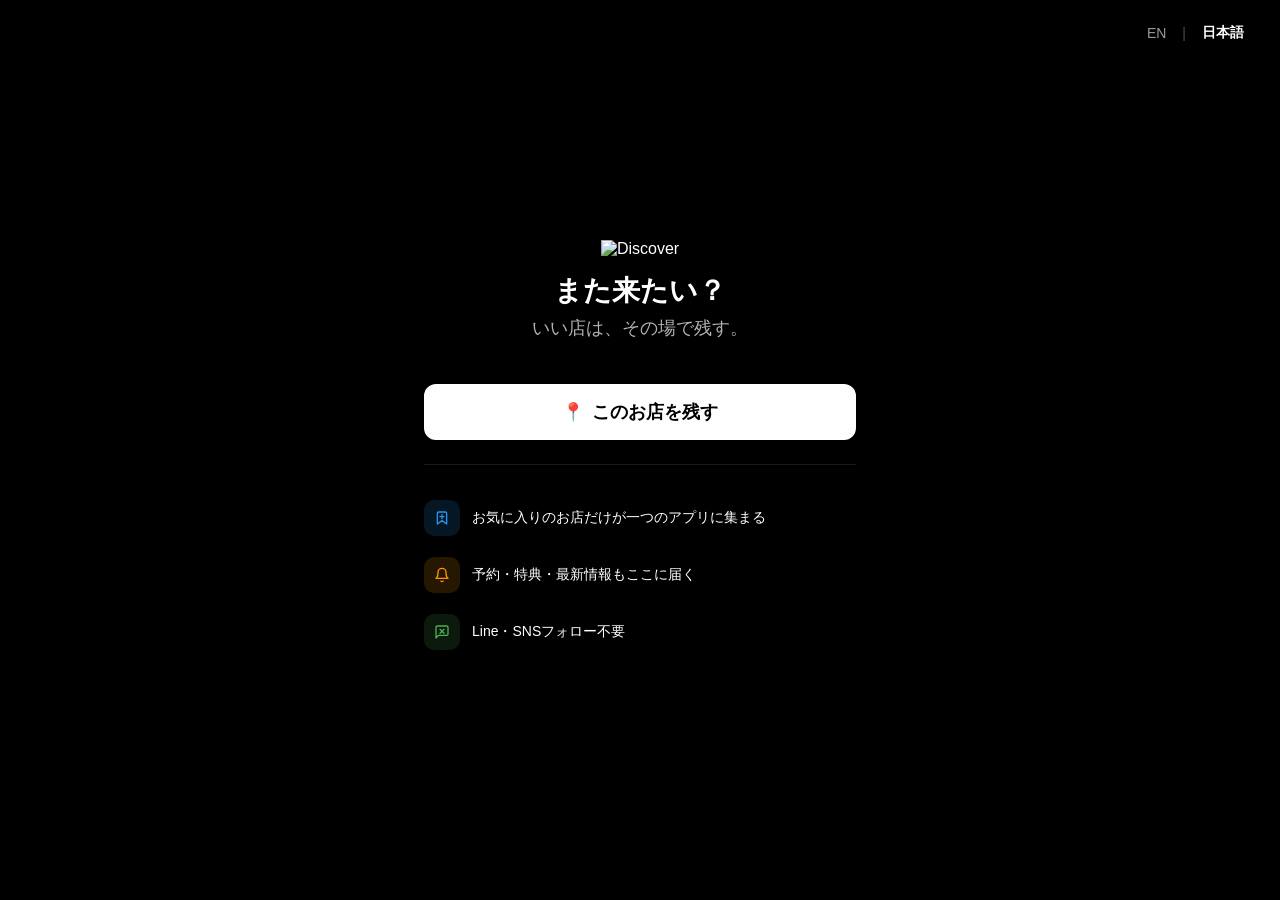
==== commit ecb22544: "Replace benefit checkmarks with themed SVG icons Swap plain text checkmarks for colored inline SVG i" ====
--- a/index.html
+++ b/index.html
@@ -22,19 +22,38 @@
         <div class="omochi-modal-content">
             <button class="omochi-modal-close" id="omochiModalClose">&times;</button>
 
+            <!-- Collection Box Icon -->
+            <div class="modal-hero-icon">
+                <svg viewBox="0 0 48 48" fill="none" xmlns="http://www.w3.org/2000/svg">
+                    <!-- Box body -->
+                    <rect x="6" y="20" width="36" height="22" rx="4" fill="white" fill-opacity="0.95"/>
+                    <!-- Box lid -->
+                    <path d="M4 16C4 13.79 5.79 12 8 12H40C42.21 12 44 13.79 44 16V20H4V16Z" fill="white"/>
+                    <!-- Lid highlight line -->
+                    <rect x="4" y="18" width="40" height="2" fill="white" fill-opacity="0.6"/>
+                    <!-- Lock/clasp -->
+                    <rect x="20" y="16" width="8" height="10" rx="2" fill="#005bea"/>
+                    <!-- Sparkle top-right -->
+                    <circle cx="38" cy="10" r="2" fill="white" fill-opacity="0.8"/>
+                    <circle cx="42" cy="14" r="1.5" fill="white" fill-opacity="0.6"/>
+                    <!-- Inner shine -->
+                    <rect x="10" y="24" width="12" height="2" rx="1" fill="#00c6fb" fill-opacity="0.4"/>
+                </svg>
+            </div>
+
             <h2 id="omochiModalTitle">Save Omochi to Home Screen</h2>
             <p id="omochiModalMessage">Save to home screen to access Omochi anytime!</p>
 
             <div class="platform-instructions">
                 <!-- iOS Instructions -->
                 <div class="instruction-ios" id="instructionIOS">
-                    <p><strong id="omochiIOSStep1">1. Tap the Share icon</strong> <span class="ios-share-icon">⎋</span></p>
+                    <p><strong id="omochiIOSStep1">1. Tap the Share icon</strong> <svg class="ios-share-icon" viewBox="0 0 24 24" fill="none" stroke="currentColor" stroke-width="2"><path d="M12 3v12M12 3l4 4M12 3L8 7"/><path d="M4 15v4a2 2 0 002 2h12a2 2 0 002-2v-4"/></svg></p>
                     <p><strong id="omochiIOSStep2">2. Scroll down and tap "Add to Home Screen"</strong></p>
                 </div>
 
                 <!-- Android Instructions -->
                 <div class="instruction-android" id="instructionAndroid">
-                    <p><strong id="omochiAndroidStep1">1. Tap the Menu icon</strong> <span class="android-menu-icon">⋮</span></p>
+                    <p><strong id="omochiAndroidStep1">1. Tap the Menu icon</strong> <svg class="android-menu-icon" viewBox="0 0 24 24" fill="currentColor"><circle cx="12" cy="5" r="2"/><circle cx="12" cy="12" r="2"/><circle cx="12" cy="19" r="2"/></svg></p>
                     <p><strong id="omochiAndroidStep2">2. Tap "Add to Home screen"</strong></p>
                 </div>
             </div>
@@ -83,15 +102,32 @@
 
         <div class="benefits">
             <div class="benefit-item">
-                <span class="benefit-icon">✓</span>
+                <span class="benefit-icon">
+                    <svg width="16" height="16" viewBox="0 0 24 24" fill="none" stroke="#2196F3" stroke-width="2" stroke-linecap="round" stroke-linejoin="round">
+                        <path d="M19 21l-7-5-7 5V5a2 2 0 0 1 2-2h10a2 2 0 0 1 2 2z"/>
+                        <line x1="12" y1="7" x2="12" y2="13"/>
+                        <line x1="9" y1="10" x2="15" y2="10"/>
+                    </svg>
+                </span>
                 <span class="benefit-text" id="benefit1Text">お気に入りのお店だけが一つのアプリに集まる</span>
             </div>
             <div class="benefit-item">
-                <span class="benefit-icon">✓</span>
+                <span class="benefit-icon">
+                    <svg width="16" height="16" viewBox="0 0 24 24" fill="none" stroke="#FF9800" stroke-width="2" stroke-linecap="round" stroke-linejoin="round">
+                        <path d="M18 8A6 6 0 0 0 6 8c0 7-3 9-3 9h18s-3-2-3-9"/>
+                        <path d="M13.73 21a2 2 0 0 1-3.46 0"/>
+                    </svg>
+                </span>
                 <span class="benefit-text" id="benefit2Text">予約・特典・最新情報もここに届く</span>
             </div>
             <div class="benefit-item">
-                <span class="benefit-icon">✓</span>
+                <span class="benefit-icon">
+                    <svg width="16" height="16" viewBox="0 0 24 24" fill="none" stroke="#4CAF50" stroke-width="2" stroke-linecap="round" stroke-linejoin="round">
+                        <path d="M21 15a2 2 0 0 1-2 2H7l-4 4V5a2 2 0 0 1 2-2h14a2 2 0 0 1 2 2z"/>
+                        <line x1="9" y1="8" x2="15" y2="14"/>
+                        <line x1="15" y1="8" x2="9" y2="14"/>
+                    </svg>
+                </span>
                 <span class="benefit-text" id="benefit3Text">Line・SNSフォロー不要</span>
             </div>
         </div>
--- a/css/nfc-styles.css
+++ b/css/nfc-styles.css
@@ -198,16 +198,17 @@
 .benefit-icon {
     width: 22px;
     height: 22px;
-    background: rgba(76, 175, 80, 0.2);
     border-radius: 50%;
     display: flex;
     align-items: center;
     justify-content: center;
-    font-size: 12px;
-    color: #4caf50;
     flex-shrink: 0;
     margin-top: 1px;
 }
+
+.benefit-item:nth-child(1) .benefit-icon { background: rgba(33, 150, 243, 0.15); }
+.benefit-item:nth-child(2) .benefit-icon { background: rgba(255, 152, 0, 0.15); }
+.benefit-item:nth-child(3) .benefit-icon { background: rgba(76, 175, 80, 0.15); }
 
 .benefits .benefit-text {
     font-size: 14px;
@@ -736,7 +737,9 @@
     transform: none;
     padding: clamp(24px, 5vw, 32px) 24px;
     border-radius: 24px;
-    box-shadow: 0 20px 60px rgba(0, 0, 0, 0.3);
+    box-shadow:
+        0 25px 60px rgba(0, 0, 0, 0.25),
+        0 8px 20px rgba(0, 0, 0, 0.15);
     text-align: center;
     z-index: 2001;
     animation: modalScaleIn 0.3s ease;
@@ -744,33 +747,60 @@
 
 .omochi-modal-close {
     position: absolute;
-    top: 12px;
-    right: 12px;
-    background: transparent;
+    top: 14px;
+    right: 14px;
+    width: 32px;
+    height: 32px;
+    background: rgba(0, 0, 0, 0.06);
     border: none;
-    font-size: 28px;
-    color: #666;
+    border-radius: 50%;
+    font-size: 22px;
+    color: #555;
     cursor: pointer;
-    padding: 4px 8px;
+    display: flex;
+    align-items: center;
+    justify-content: center;
+    transition: all 0.2s ease;
     line-height: 1;
 }
 
 .omochi-modal-close:hover {
+    background: rgba(0, 0, 0, 0.12);
     color: #000;
 }
 
 .omochi-modal-content h2 {
-    margin: 0 0 12px;
-    font-size: 22px;
-    font-weight: 600;
-    color: #1a1a1a;
+    margin: 0 0 10px;
+    font-size: 26px;
+    font-weight: 700;
+    color: #000;
+    letter-spacing: -0.5px;
 }
 
 .omochi-modal-content > p {
     margin: 0 0 24px;
-    font-size: 16px;
-    color: #666;
+    font-size: 17px;
+    color: #333;
     line-height: 1.5;
+    font-weight: 500;
+}
+
+/* Modal Hero Icon (Collection Box) */
+.modal-hero-icon {
+    width: 72px;
+    height: 72px;
+    margin: 0 auto 16px;
+    background: linear-gradient(135deg, #00c6fb 0%, #005bea 100%);
+    border-radius: 18px;
+    display: flex;
+    align-items: center;
+    justify-content: center;
+    box-shadow: 0 8px 24px rgba(0, 91, 234, 0.25);
+}
+
+.modal-hero-icon svg {
+    width: 40px;
+    height: 40px;
 }
 
 /* Modal Illustration */
@@ -823,12 +853,10 @@
 .benefit-icon {
     width: 36px;
     height: 36px;
-    background: rgba(0, 198, 251, 0.1);
     border-radius: 10px;
     display: flex;
     align-items: center;
     justify-content: center;
-    font-size: 18px;
     flex-shrink: 0;
 }
 
@@ -839,10 +867,10 @@
 }
 
 .platform-instructions {
-    background: rgba(0, 0, 0, 0.04);
-    border-radius: 12px;
-    padding: 20px;
-    margin: 0 0 24px;
+    background: rgba(0, 0, 0, 0.05);
+    border-radius: 14px;
+    padding: 20px 24px;
+    margin: 0 0 20px;
     text-align: left;
 }
 
@@ -857,10 +885,15 @@
 }
 
 .platform-instructions p {
-    margin: 0 0 12px;
-    font-size: 15px;
-    color: #333;
+    margin: 0 0 14px;
+    font-size: 17px;
+    color: #1a1a1a;
     line-height: 1.6;
+}
+
+.platform-instructions p strong {
+    font-weight: 600;
+    color: #000;
 }
 
 .platform-instructions p:last-child {
@@ -870,30 +903,43 @@
 .ios-share-icon,
 .android-menu-icon {
     display: inline-block;
-    font-size: 18px;
+    width: 20px;
+    height: 20px;
+    vertical-align: middle;
     margin-left: 4px;
 }
 
+.ios-share-icon {
+    color: #007AFF;
+}
+
+.android-menu-icon {
+    color: #5f6368;
+}
+
 .omochi-continue-btn {
     width: 100%;
-    padding: 16px 24px;
+    padding: 18px 24px;
     background: linear-gradient(135deg, #00c6fb 0%, #005bea 100%);
     color: #fff;
     border: none;
     border-radius: 14px;
-    font-size: 16px;
-    font-weight: 600;
+    font-size: 17px;
+    font-weight: 700;
     cursor: pointer;
-    transition: transform 0.2s ease, box-shadow 0.2s ease;
+    transition: all 0.2s ease;
+    letter-spacing: 0.3px;
+    box-shadow: 0 4px 15px rgba(0, 91, 234, 0.3);
 }
 
 .omochi-continue-btn:hover {
     transform: translateY(-2px);
-    box-shadow: 0 6px 20px rgba(0, 91, 234, 0.4);
+    box-shadow: 0 8px 25px rgba(0, 91, 234, 0.4);
 }
 
 .omochi-continue-btn:active {
     transform: translateY(0);
+    box-shadow: 0 4px 15px rgba(0, 91, 234, 0.3);
 }
 
 /* Mobile Responsive */
@@ -906,11 +952,26 @@
     }
 
     .omochi-modal-content h2 {
-        font-size: 20px;
+        font-size: 24px;
     }
 
     .omochi-modal-content > p {
-        font-size: 15px;
+        font-size: 16px;
+    }
+
+    .modal-hero-icon {
+        width: 64px;
+        height: 64px;
+        border-radius: 16px;
+    }
+
+    .modal-hero-icon svg {
+        width: 34px;
+        height: 34px;
+    }
+
+    .platform-instructions p {
+        font-size: 16px;
     }
 
     .modal-illustration {
@@ -937,57 +998,54 @@
     .benefit-icon {
         width: 32px;
         height: 32px;
-        font-size: 16px;
     }
 
     .benefit-text {
         font-size: 13px;
     }
-
-    .platform-instructions p {
-        font-size: 14px;
-    }
 }
 
 /* Organization Note (blue theme - addresses clutter fear) */
 .organization-note {
-    background: rgba(102, 126, 234, 0.1);
-    border-left: 3px solid #667eea;
-    border-radius: 8px;
-    padding: 12px 16px;
+    background: rgba(102, 126, 234, 0.12);
+    border-left: 4px solid #667eea;
+    border-radius: 12px;
+    padding: 14px 18px;
     margin: 0 0 12px;
     text-align: left;
 }
 
 .organization-note p {
     margin: 0;
-    font-size: 14px;
-    color: #333;
+    font-size: 15px;
+    color: #1a1a1a;
     line-height: 1.6;
+    font-weight: 500;
 }
 
 /* Registration Note (purple theme - reduces friction) */
 .registration-note {
-    background: rgba(118, 75, 162, 0.1);
-    border-left: 3px solid #764ba2;
-    border-radius: 8px;
-    padding: 12px 16px;
+    background: rgba(118, 75, 162, 0.12);
+    border-left: 4px solid #764ba2;
+    border-radius: 12px;
+    padding: 14px 18px;
     margin: 0 0 24px;
     text-align: left;
 }
 
 .registration-note p {
     margin: 0;
-    font-size: 14px;
-    color: #333;
+    font-size: 15px;
+    color: #1a1a1a;
     line-height: 1.6;
+    font-weight: 500;
 }
 
 /* Mobile Responsive for Notes */
 @media (max-width: 480px) {
     .organization-note p,
     .registration-note p {
-        font-size: 13px;
+        font-size: 14px;
     }
 }
 
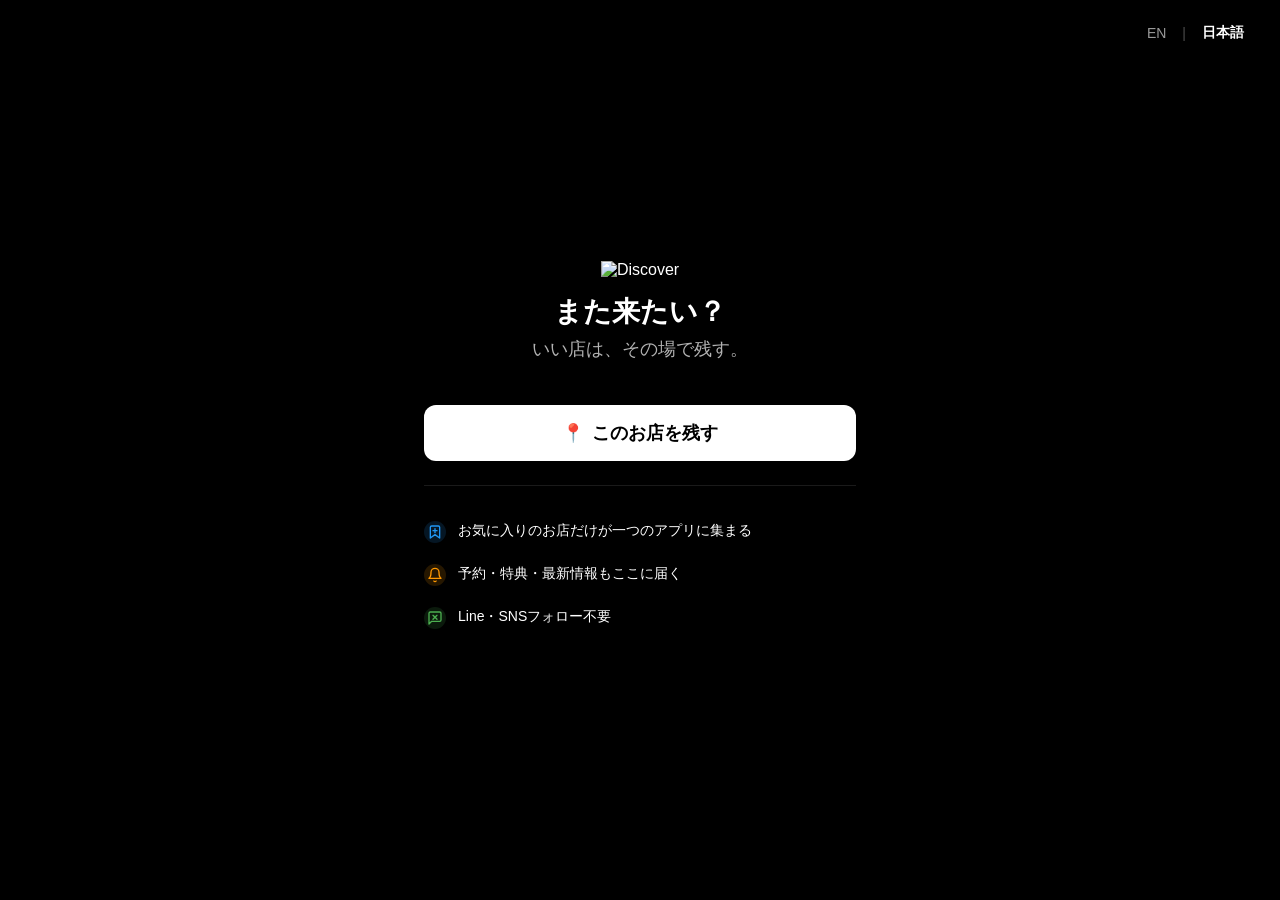
==== commit 348e643b: "Restyle Omochi modal to dark theme matching folder-info-modal Replaces white background modal with d" ====
--- a/index.html
+++ b/index.html
@@ -20,55 +20,54 @@
     <div class="omochi-modal" id="omochiModal">
         <div class="omochi-modal-overlay" id="omochiModalOverlay"></div>
         <div class="omochi-modal-content">
-            <button class="omochi-modal-close" id="omochiModalClose">&times;</button>
+            <button class="omochi-modal-close" id="omochiModalClose">
+                <svg viewBox="0 0 24 24" width="18" height="18" fill="none" stroke="currentColor" stroke-width="2" stroke-linecap="round" stroke-linejoin="round"><line x1="18" y1="6" x2="6" y2="18"/><line x1="6" y1="6" x2="18" y2="18"/></svg>
+            </button>
 
-            <!-- Collection Box Icon -->
-            <div class="modal-hero-icon">
-                <svg viewBox="0 0 48 48" fill="none" xmlns="http://www.w3.org/2000/svg">
-                    <!-- Box body -->
-                    <rect x="6" y="20" width="36" height="22" rx="4" fill="white" fill-opacity="0.95"/>
-                    <!-- Box lid -->
-                    <path d="M4 16C4 13.79 5.79 12 8 12H40C42.21 12 44 13.79 44 16V20H4V16Z" fill="white"/>
-                    <!-- Lid highlight line -->
-                    <rect x="4" y="18" width="40" height="2" fill="white" fill-opacity="0.6"/>
-                    <!-- Lock/clasp -->
-                    <rect x="20" y="16" width="8" height="10" rx="2" fill="#005bea"/>
-                    <!-- Sparkle top-right -->
-                    <circle cx="38" cy="10" r="2" fill="white" fill-opacity="0.8"/>
-                    <circle cx="42" cy="14" r="1.5" fill="white" fill-opacity="0.6"/>
-                    <!-- Inner shine -->
-                    <rect x="10" y="24" width="12" height="2" rx="1" fill="#00c6fb" fill-opacity="0.4"/>
-                </svg>
-            </div>
+            <h2 id="omochiModalTitle">Collect this venue</h2>
+            <p id="omochiModalMessage">Once Omochi opens, add it to your home screen. You'll be able to access all your collected venues anytime.</p>
 
-            <h2 id="omochiModalTitle">Save Omochi to Home Screen</h2>
-            <p id="omochiModalMessage">Save to home screen to access Omochi anytime!</p>
-
-            <div class="platform-instructions">
+            <div class="omochi-info-sections">
                 <!-- iOS Instructions -->
-                <div class="instruction-ios" id="instructionIOS">
-                    <p><strong id="omochiIOSStep1">1. Tap the Share icon</strong> <svg class="ios-share-icon" viewBox="0 0 24 24" fill="none" stroke="currentColor" stroke-width="2"><path d="M12 3v12M12 3l4 4M12 3L8 7"/><path d="M4 15v4a2 2 0 002 2h12a2 2 0 002-2v-4"/></svg></p>
-                    <p><strong id="omochiIOSStep2">2. Scroll down and tap "Add to Home Screen"</strong></p>
+                <div class="omochi-info-section instruction-ios" id="instructionIOS">
+                    <div class="omochi-info-icon">
+                        <svg viewBox="0 0 24 24" width="22" height="22" fill="none" stroke="#007AFF" stroke-width="2" stroke-linecap="round" stroke-linejoin="round"><path d="M12 3v12M12 3l4 4M12 3L8 7"/><path d="M4 15v4a2 2 0 002 2h12a2 2 0 002-2v-4"/></svg>
+                    </div>
+                    <div class="omochi-info-text">
+                        <p><strong id="omochiIOSStep1">1. Tap the Share icon</strong></p>
+                        <p><strong id="omochiIOSStep2">2. Scroll down and tap "Add to Home Screen"</strong></p>
+                    </div>
                 </div>
 
                 <!-- Android Instructions -->
-                <div class="instruction-android" id="instructionAndroid">
-                    <p><strong id="omochiAndroidStep1">1. Tap the Menu icon</strong> <svg class="android-menu-icon" viewBox="0 0 24 24" fill="currentColor"><circle cx="12" cy="5" r="2"/><circle cx="12" cy="12" r="2"/><circle cx="12" cy="19" r="2"/></svg></p>
-                    <p><strong id="omochiAndroidStep2">2. Tap "Add to Home screen"</strong></p>
+                <div class="omochi-info-section instruction-android" id="instructionAndroid">
+                    <div class="omochi-info-icon">
+                        <svg viewBox="0 0 24 24" width="22" height="22" fill="#a0a0a0" stroke="none"><circle cx="12" cy="5" r="2"/><circle cx="12" cy="12" r="2"/><circle cx="12" cy="19" r="2"/></svg>
+                    </div>
+                    <div class="omochi-info-text">
+                        <p><strong id="omochiAndroidStep1">1. Tap the Menu icon</strong></p>
+                        <p><strong id="omochiAndroidStep2">2. Tap "Add to Home screen"</strong></p>
+                    </div>
+                </div>
+
+                <!-- Organization Note -->
+                <div class="omochi-info-section" id="organizationNote">
+                    <div class="omochi-info-icon">
+                        <svg viewBox="0 0 24 24" width="22" height="22" fill="none" stroke="#00b4d8" stroke-width="2" stroke-linecap="round" stroke-linejoin="round"><rect x="5" y="2" width="14" height="20" rx="3" ry="3"/><line x1="12" y1="18" x2="12.01" y2="18"/></svg>
+                    </div>
+                    <p class="omochi-info-text" id="omochiOrganizationNote">Save once. Then access all your collected venues with one tap.</p>
+                </div>
+
+                <!-- Registration Note -->
+                <div class="omochi-info-section" id="registrationNote">
+                    <div class="omochi-info-icon">
+                        <svg viewBox="0 0 24 24" width="22" height="22" fill="none" stroke="#f59e0b" stroke-width="2" stroke-linecap="round" stroke-linejoin="round"><path d="M9 18h6"/><path d="M10 22h4"/><path d="M15.09 14c.18-.98.65-1.74 1.41-2.5A4.65 4.65 0 0018 8 6 6 0 006 8c0 1 .23 2.23 1.5 3.5A4.61 4.61 0 018.91 14"/></svg>
+                    </div>
+                    <p class="omochi-info-text" id="omochiRegistrationNote"></p>
                 </div>
             </div>
 
-            <!-- Organization Note (addresses clutter fear) -->
-            <div class="organization-note" id="organizationNote">
-                <p id="omochiOrganizationNote">📱 One link, all your venues — Save this once and access all collected places from inside the app. No clutter, just tap to explore!</p>
-            </div>
-
-            <!-- Registration Note (reduces friction) -->
-            <div class="registration-note" id="registrationNote">
-                <p id="omochiRegistrationNote">💡 Register when you're ready — open from your home screen, tap ← Back, and sign up. All venues automatically saved to your account!</p>
-            </div>
-
-            <button class="omochi-continue-btn" id="omochiContinueBtn">Continue to Omochi</button>
+            <button class="omochi-continue-btn" id="omochiContinueBtn">Open Omochi</button>
         </div>
     </div>
 
--- a/css/nfc-styles.css
+++ b/css/nfc-styles.css
@@ -689,6 +689,7 @@
 
 /* ========================================
    Omochi Save to Home Screen Modal
+   (Dark theme matching folder-info-modal)
    ======================================== */
 
 @keyframes modalScaleIn {
@@ -707,8 +708,8 @@
     position: fixed;
     top: 0;
     left: 0;
-    width: 100%;
-    height: 100%;
+    right: 0;
+    bottom: 0;
     align-items: center;
     justify-content: center;
     z-index: 2000;
@@ -722,158 +723,108 @@
     position: absolute;
     top: 0;
     left: 0;
-    width: 100%;
-    height: 100%;
-    background: rgba(0, 0, 0, 0.7);
-    backdrop-filter: blur(10px);
+    right: 0;
+    bottom: 0;
+    background: rgba(0, 0, 0, 0.6);
 }
 
 .omochi-modal-content {
     position: relative;
-    background: #fff;
-    width: 90%;
-    max-width: min(400px, 90vw);
-    margin: 0;
-    transform: none;
-    padding: clamp(24px, 5vw, 32px) 24px;
-    border-radius: 24px;
-    box-shadow:
-        0 25px 60px rgba(0, 0, 0, 0.25),
-        0 8px 20px rgba(0, 0, 0, 0.15);
-    text-align: center;
+    background: #272525;
+    border-radius: 16px;
+    padding: 24px 20px 20px;
+    max-width: 340px;
+    width: calc(100% - 48px);
+    max-height: 80vh;
+    overflow-y: auto;
+    box-shadow: 0 8px 32px rgba(0, 0, 0, 0.4);
     z-index: 2001;
     animation: modalScaleIn 0.3s ease;
 }
 
 .omochi-modal-close {
     position: absolute;
-    top: 14px;
-    right: 14px;
-    width: 32px;
-    height: 32px;
-    background: rgba(0, 0, 0, 0.06);
+    top: 12px;
+    right: 12px;
+    background: none;
     border: none;
-    border-radius: 50%;
-    font-size: 22px;
-    color: #555;
+    color: rgba(255, 255, 255, 0.5);
     cursor: pointer;
+    padding: 4px;
     display: flex;
     align-items: center;
     justify-content: center;
-    transition: all 0.2s ease;
-    line-height: 1;
+    transition: color 0.2s ease;
 }
 
 .omochi-modal-close:hover {
-    background: rgba(0, 0, 0, 0.12);
-    color: #000;
+    color: #fff;
 }
 
 .omochi-modal-content h2 {
-    margin: 0 0 10px;
-    font-size: 26px;
-    font-weight: 700;
-    color: #000;
-    letter-spacing: -0.5px;
+    font-size: 16px;
+    font-weight: 600;
+    color: #fff;
+    margin: 0 0 8px 0;
 }
 
 .omochi-modal-content > p {
-    margin: 0 0 24px;
-    font-size: 17px;
-    color: #333;
+    font-size: 13px;
+    color: rgba(255, 255, 255, 0.8);
     line-height: 1.5;
-    font-weight: 500;
-}
-
-/* Modal Hero Icon (Collection Box) */
-.modal-hero-icon {
-    width: 72px;
-    height: 72px;
-    margin: 0 auto 16px;
-    background: linear-gradient(135deg, #00c6fb 0%, #005bea 100%);
-    border-radius: 18px;
+    margin: 0 0 16px 0;
+}
+
+/* Info Sections (icon + text rows) */
+.omochi-info-sections {
+    display: flex;
+    flex-direction: column;
+    gap: 14px;
+    margin-bottom: 20px;
+}
+
+.omochi-info-section {
+    display: flex;
+    align-items: flex-start;
+    gap: 12px;
+    padding: 10px 12px;
+    background: rgba(255, 255, 255, 0.05);
+    border-radius: 10px;
+}
+
+.omochi-info-icon {
+    flex-shrink: 0;
     display: flex;
     align-items: center;
     justify-content: center;
-    box-shadow: 0 8px 24px rgba(0, 91, 234, 0.25);
-}
-
-.modal-hero-icon svg {
-    width: 40px;
-    height: 40px;
-}
-
-/* Modal Illustration */
-.modal-illustration {
-    width: 100px;
-    height: 100px;
-    margin: 0 auto 20px;
-    background: linear-gradient(135deg, #00c6fb 0%, #005bea 100%);
-    border-radius: 24px;
-    display: flex;
-    align-items: center;
-    justify-content: center;
-    position: relative;
-}
-
-.illustration-icon {
-    font-size: 42px;
-}
-
-.illustration-badge {
-    position: absolute;
-    bottom: -8px;
-    right: -8px;
-    width: 32px;
-    height: 32px;
-    background: #4caf50;
-    border-radius: 50%;
-    border: 3px solid #fff;
-    display: flex;
-    align-items: center;
-    justify-content: center;
-    color: #fff;
-    font-size: 18px;
-    font-weight: bold;
-}
-
-/* Modal Benefits List */
-.modal-benefits {
-    text-align: left;
-    margin-bottom: 24px;
-}
-
-.benefit-item {
-    display: flex;
-    align-items: center;
-    gap: 12px;
-    padding: 10px 0;
-}
-
-.benefit-icon {
     width: 36px;
     height: 36px;
-    border-radius: 10px;
-    display: flex;
-    align-items: center;
-    justify-content: center;
-    flex-shrink: 0;
-}
-
-.benefit-text {
-    font-size: 14px;
-    color: #333;
-    line-height: 1.4;
-}
-
-.platform-instructions {
-    background: rgba(0, 0, 0, 0.05);
-    border-radius: 14px;
-    padding: 20px 24px;
-    margin: 0 0 20px;
-    text-align: left;
-}
-
+    background: rgba(255, 255, 255, 0.08);
+    border-radius: 8px;
+}
+
+.omochi-info-text {
+    font-size: 13px;
+    color: rgba(255, 255, 255, 0.8);
+    line-height: 1.5;
+    margin: 0;
+    padding-top: 6px;
+}
+
+.omochi-info-text p {
+    margin: 0 0 6px;
+}
+
+.omochi-info-text p:last-child {
+    margin-bottom: 0;
+}
+
+.omochi-info-text strong {
+    color: #fff;
+    font-weight: 600;
+}
+
+/* Platform instruction visibility (toggled by JS .active class) */
 .instruction-ios,
 .instruction-android {
     display: none;
@@ -881,50 +832,18 @@
 
 .instruction-ios.active,
 .instruction-android.active {
-    display: block;
-}
-
-.platform-instructions p {
-    margin: 0 0 14px;
-    font-size: 17px;
-    color: #1a1a1a;
-    line-height: 1.6;
-}
-
-.platform-instructions p strong {
-    font-weight: 600;
-    color: #000;
-}
-
-.platform-instructions p:last-child {
-    margin-bottom: 0;
-}
-
-.ios-share-icon,
-.android-menu-icon {
-    display: inline-block;
-    width: 20px;
-    height: 20px;
-    vertical-align: middle;
-    margin-left: 4px;
-}
-
-.ios-share-icon {
-    color: #007AFF;
-}
-
-.android-menu-icon {
-    color: #5f6368;
-}
-
+    display: flex;
+}
+
+/* Continue Button (blue gradient CTA) */
 .omochi-continue-btn {
     width: 100%;
-    padding: 18px 24px;
+    padding: 14px 24px;
     background: linear-gradient(135deg, #00c6fb 0%, #005bea 100%);
     color: #fff;
     border: none;
-    border-radius: 14px;
-    font-size: 17px;
+    border-radius: 12px;
+    font-size: 15px;
     font-weight: 700;
     cursor: pointer;
     transition: all 0.2s ease;
@@ -940,113 +859,6 @@
 .omochi-continue-btn:active {
     transform: translateY(0);
     box-shadow: 0 4px 15px rgba(0, 91, 234, 0.3);
-}
-
-/* Mobile Responsive */
-@media (max-width: 480px) {
-    .omochi-modal-content {
-        max-width: calc(100% - 32px);
-        margin-left: 16px;
-        margin-right: 16px;
-        padding: 24px 20px;
-    }
-
-    .omochi-modal-content h2 {
-        font-size: 24px;
-    }
-
-    .omochi-modal-content > p {
-        font-size: 16px;
-    }
-
-    .modal-hero-icon {
-        width: 64px;
-        height: 64px;
-        border-radius: 16px;
-    }
-
-    .modal-hero-icon svg {
-        width: 34px;
-        height: 34px;
-    }
-
-    .platform-instructions p {
-        font-size: 16px;
-    }
-
-    .modal-illustration {
-        width: 80px;
-        height: 80px;
-        border-radius: 20px;
-        margin-bottom: 16px;
-    }
-
-    .illustration-icon {
-        font-size: 36px;
-    }
-
-    .illustration-badge {
-        width: 28px;
-        height: 28px;
-        font-size: 16px;
-    }
-
-    .benefit-item {
-        padding: 8px 0;
-    }
-
-    .benefit-icon {
-        width: 32px;
-        height: 32px;
-    }
-
-    .benefit-text {
-        font-size: 13px;
-    }
-}
-
-/* Organization Note (blue theme - addresses clutter fear) */
-.organization-note {
-    background: rgba(102, 126, 234, 0.12);
-    border-left: 4px solid #667eea;
-    border-radius: 12px;
-    padding: 14px 18px;
-    margin: 0 0 12px;
-    text-align: left;
-}
-
-.organization-note p {
-    margin: 0;
-    font-size: 15px;
-    color: #1a1a1a;
-    line-height: 1.6;
-    font-weight: 500;
-}
-
-/* Registration Note (purple theme - reduces friction) */
-.registration-note {
-    background: rgba(118, 75, 162, 0.12);
-    border-left: 4px solid #764ba2;
-    border-radius: 12px;
-    padding: 14px 18px;
-    margin: 0 0 24px;
-    text-align: left;
-}
-
-.registration-note p {
-    margin: 0;
-    font-size: 15px;
-    color: #1a1a1a;
-    line-height: 1.6;
-    font-weight: 500;
-}
-
-/* Mobile Responsive for Notes */
-@media (max-width: 480px) {
-    .organization-note p,
-    .registration-note p {
-        font-size: 14px;
-    }
 }
 
 /* ========================================
